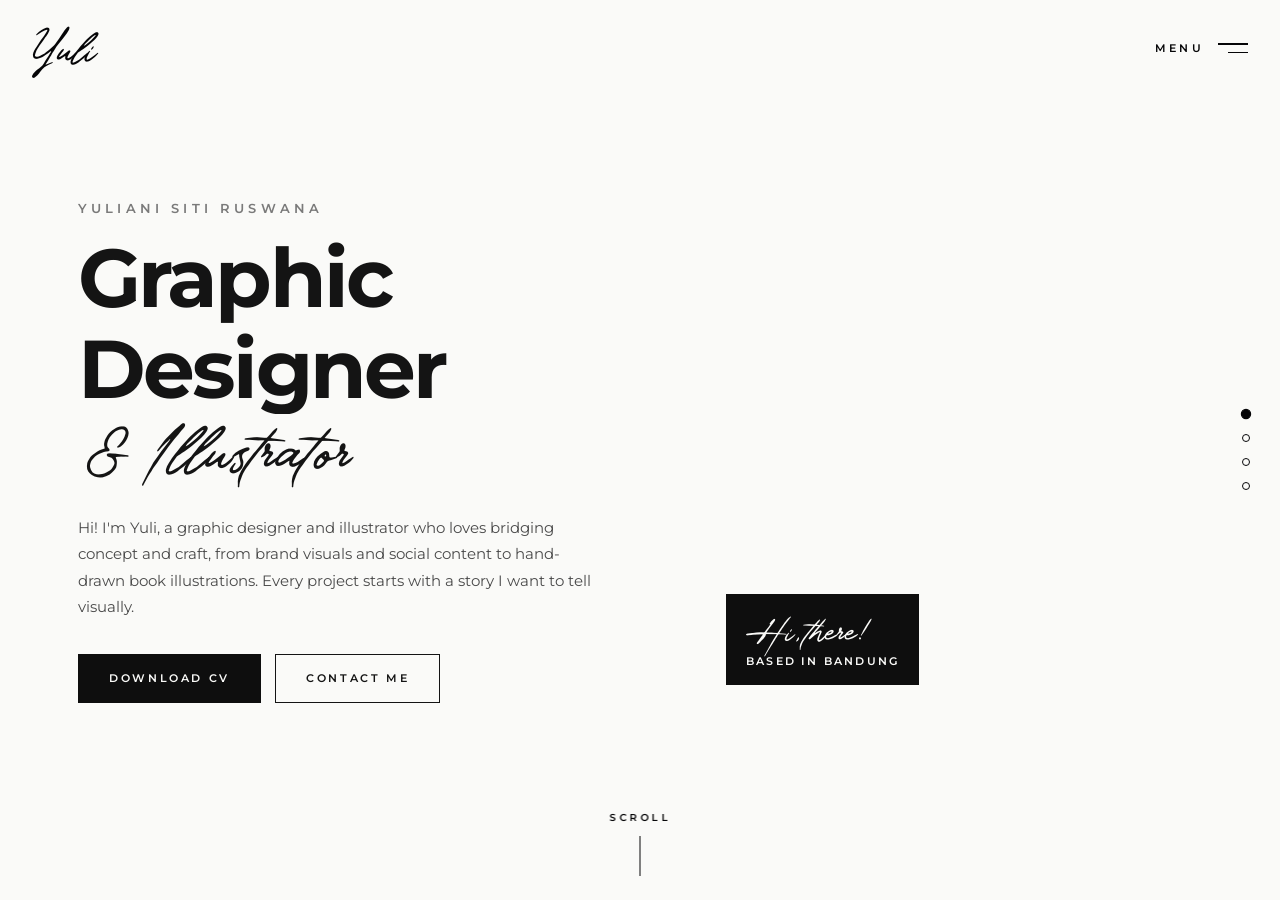
==== index.html @ 5644ead3 "Add files via upload" ====
<!doctype html>
<html lang="en">
<head>
<meta charset="utf-8">
<meta name="viewport" content="width=device-width, initial-scale=1">
<title>Yuliani Siti Ruswana | Portfolio</title>
<meta name="description" content="Portfolio of Yuliani Siti Ruswana, a graphic designer and illustrator based in Bandung, Indonesia.">
<link rel="stylesheet" href="assets/style.css">
</head>
<body data-page="home" class="home">
<div class="curtain" id="curtain"><span>Yuli</span></div>
<main id="app"></main>
<script src="assets/data.js"></script>
<script src="assets/main.js"></script>
</body>
</html>
---- assets/style.css ----
/* ================= FONT (disimpan di assets/fonts) ================= */
@font-face{font-family:'Handflair';src:url('fonts/Handflair.woff2') format('woff2');font-display:swap}
@font-face{font-family:'Montserrat';src:url('fonts/Montserrat-Light.woff2') format('woff2');font-weight:300;font-style:normal;font-display:swap}
@font-face{font-family:'Montserrat';src:url('fonts/Montserrat-Regular.woff2') format('woff2');font-weight:400;font-style:normal;font-display:swap}
@font-face{font-family:'Montserrat';src:url('fonts/Montserrat-Medium.woff2') format('woff2');font-weight:500;font-style:normal;font-display:swap}
@font-face{font-family:'Montserrat';src:url('fonts/Montserrat-SemiBold.woff2') format('woff2');font-weight:600;font-style:normal;font-display:swap}
@font-face{font-family:'Montserrat';src:url('fonts/Montserrat-Bold.woff2') format('woff2');font-weight:700;font-style:normal;font-display:swap}

:root{
  --black:#0E0E0E; --ink:#141414; --white:#FAFAF8; --paper:#FFFFFF;
  --gray:#7A7A7A; --gray-2:#B5B5B5; --line:#E4E4E1; --line-d:#2A2A2A;
  --script:'Handflair',cursive;
  --sans:'Montserrat',sans-serif;
  --ease:cubic-bezier(.22,.8,.24,1);
}
*{box-sizing:border-box;margin:0;padding:0}
html{scroll-behavior:smooth}
body{background:var(--white);color:var(--ink);font-family:var(--sans);font-weight:400;font-size:15px;line-height:1.75;-webkit-font-smoothing:antialiased;overflow-x:hidden}
img{display:block;max-width:100%}
a{color:inherit;text-decoration:none}
.wrap{max-width:1180px;margin:0 auto;padding:0 28px}
.script{font-family:var(--script);font-weight:400;letter-spacing:0;text-transform:none}
.eyebrow{font-size:11px;font-weight:600;letter-spacing:.32em;text-transform:uppercase;color:var(--gray)}
h1,h2,h3,h4{font-weight:700;line-height:1.1;letter-spacing:-.01em}
.note{background:#FFF1B8;color:#6B5200;font-style:normal;font-size:12px;padding:1px 6px;border-radius:3px;letter-spacing:0;text-transform:none;font-weight:500}

/* ============ PAGE CURTAIN (animasi pindah halaman) ============ */
.curtain{position:fixed;inset:0;background:var(--black);z-index:100;display:flex;align-items:center;justify-content:center;transform:translateY(0);transition:transform .8s var(--ease)}
.curtain span{font-family:var(--script);color:var(--white);font-size:110px;opacity:0;transform:translateY(20px);transition:.6s var(--ease)}
.curtain.show span{opacity:1;transform:none}
.curtain.up{transform:translateY(-100%)}
.curtain.down{transform:translateY(0);transition:transform .6s var(--ease)}
.curtain.reset{transform:translateY(100%);transition:none}

/* ============ HEADER & MENU ============ */
.top{position:fixed;top:0;left:0;right:0;z-index:50;display:flex;justify-content:space-between;align-items:center;padding:22px 32px;mix-blend-mode:difference;color:#fff;pointer-events:none}
.top>*{pointer-events:auto}
.logo{font-family:var(--script);font-size:52px;line-height:1}
.burger{display:flex;align-items:center;gap:14px;font-size:11px;font-weight:600;letter-spacing:.3em;text-transform:uppercase;cursor:pointer;background:none;border:0;color:inherit;font-family:var(--sans)}
.burger i{display:block;width:30px;height:10px;position:relative}
.burger i::before,.burger i::after{content:"";position:absolute;left:0;right:0;height:1.5px;background:currentColor;transition:.4s var(--ease)}
.burger i::before{top:0}.burger i::after{bottom:0;left:10px}
.burger:hover i::after{left:0}

.menu{position:fixed;inset:0;z-index:60;background:var(--black);color:var(--white);display:grid;grid-template-columns:1.2fr 1fr;clip-path:circle(0% at calc(100% - 60px) 40px);transition:clip-path .9s var(--ease);visibility:hidden}
.menu.open{clip-path:circle(150% at calc(100% - 60px) 40px);visibility:visible}
.menu .close{position:absolute;top:26px;right:32px;font-size:11px;font-weight:600;letter-spacing:.3em;text-transform:uppercase;background:none;border:0;color:var(--white);cursor:pointer;font-family:var(--sans)}
.menu nav{display:flex;flex-direction:column;justify-content:center;padding:0 8vw}
.menu nav a{font-size:clamp(44px,7vw,96px);font-weight:700;line-height:1.08;letter-spacing:-.03em;display:flex;align-items:baseline;gap:18px;opacity:0;transform:translateY(40px);transition:.6s var(--ease);color:var(--gray-2)}
.menu nav a small{font-size:12px;font-weight:500;letter-spacing:.2em;color:var(--gray)}
.menu nav a:hover,.menu nav a.active{color:var(--white)}
.menu nav a:hover .script-hover{opacity:1}
.menu.open nav a{opacity:1;transform:none}
.menu.open nav a:nth-child(1){transition-delay:.25s}.menu.open nav a:nth-child(2){transition-delay:.32s}
.menu.open nav a:nth-child(3){transition-delay:.39s}.menu.open nav a:nth-child(4){transition-delay:.46s}
.menu aside{border-left:1px solid var(--line-d);display:flex;flex-direction:column;justify-content:center;padding:0 6vw;gap:28px;opacity:0;transition:.6s .5s}
.menu.open aside{opacity:1}
.menu aside .script{font-size:80px;line-height:1}
.menu aside p{color:var(--gray-2);font-size:14px}
.menu aside .socials{display:flex;flex-wrap:wrap;gap:10px}

/* ============ BUTTONS & CHIPS ============ */
.btn{display:inline-flex;align-items:center;gap:10px;padding:14px 30px;border:1.5px solid currentColor;font-size:11px;font-weight:600;letter-spacing:.24em;text-transform:uppercase;position:relative;overflow:hidden;z-index:0;transition:color .45s var(--ease)}
.btn{--fill:var(--black);--fill-text:var(--white)}
.dark .btn,.btn.on-dark{--fill:var(--white);--fill-text:var(--black)}
.btn::before{content:"";position:absolute;inset:0;background:var(--fill);transform:translateY(101%);transition:transform .45s var(--ease);z-index:-1}
.btn:hover::before{transform:none}
.btn:hover{color:var(--fill-text)}
.btn.solid{background:var(--black);color:var(--white);border-color:var(--black);--fill:var(--white);--fill-text:var(--black)}
.chip{display:inline-block;font-size:11px;font-weight:500;letter-spacing:.06em;padding:5px 12px;border:1px solid var(--line);border-radius:30px;color:var(--gray)}
.dark .chip{border-color:var(--line-d);color:var(--gray-2)}
.pill{display:inline-flex;padding:9px 18px;border:1px solid var(--line-d);border-radius:40px;font-size:12px;letter-spacing:.04em;transition:.3s}
.pill:hover{background:var(--white);color:var(--black)}

/* ============ PLACEHOLDER FOTO ============ */
.ph{width:100%;height:100%;min-height:160px;display:flex;align-items:center;justify-content:center;text-align:center;padding:16px;font-size:10px;font-weight:600;letter-spacing:.24em;text-transform:uppercase;color:#8C8C8C;
  background:repeating-linear-gradient(-45deg,#EFEFEC 0 14px,#E8E8E5 14px 28px)}
.dark .ph,.ph.dark-ph{background:repeating-linear-gradient(-45deg,#1C1C1C 0 14px,#222 14px 28px);color:#5E5E5E}
.media{overflow:hidden;position:relative}
.media img{width:100%;height:100%;object-fit:cover;transition:transform 1.1s var(--ease)}
.media:hover img{transform:scale(1.05)}

/* ============ REVEAL ANIMATION ============ */
.reveal{opacity:0;transform:translateY(46px);transition:opacity 1s var(--ease),transform 1s var(--ease)}
.reveal.in{opacity:1;transform:none}
.reveal-img{clip-path:inset(0 0 100% 0);transition:clip-path 1.3s var(--ease)}
.reveal-img.in{clip-path:inset(0 0 0 0)}
.line-mask{display:block;overflow:hidden}
.line-mask>span{display:block;transform:translateY(105%);transition:transform 1.1s var(--ease)}
.in .line-mask>span,.line-mask.in>span{transform:none}

/* ============ HOME (fullpage) ============ */
body.home{height:100vh;overflow:hidden}
.snap{height:100vh;overflow-y:auto;scroll-snap-type:y mandatory;scroll-behavior:smooth}
.panel{height:100vh;min-height:560px;scroll-snap-align:start;position:relative;display:flex;align-items:center;overflow:hidden}
.panel.dark{background:var(--black);color:var(--white)}
.panel .bg{position:absolute;inset:0;z-index:0}
.panel .bg .ph{min-height:100%}
.panel .bg::after{content:"";position:absolute;inset:0;background:linear-gradient(90deg,rgba(10,10,10,.92) 0%,rgba(10,10,10,.55) 60%,rgba(10,10,10,.35) 100%)}
.panel .bg img{width:100%;height:100%;object-fit:cover;filter:grayscale(1);transform:scale(1.08);transition:transform 2.4s var(--ease)}
.panel.active .bg img{transform:scale(1)}
.panel .content{position:relative;z-index:2;width:100%}

.hero-grid{display:grid;grid-template-columns:1.15fr .85fr;gap:60px;align-items:center}
.hero .name{font-size:13px;font-weight:600;letter-spacing:.32em;text-transform:uppercase;color:var(--gray)}
.hero h1{font-size:clamp(46px,6.4vw,92px);letter-spacing:-.035em;margin:14px 0 6px}
.hero h1 .script{display:block;font-size:.95em;font-weight:400;letter-spacing:0;margin:-.08em 0 0 .06em;line-height:1.1}
.hero p{max-width:520px;color:#4A4A4A;margin:22px 0 34px}
.hero .actions{display:flex;flex-wrap:wrap;gap:14px}
.hero .portrait{aspect-ratio:4/5;max-height:72vh;justify-self:end;width:100%;max-width:440px;position:relative}
.hero .portrait .media{width:100%;height:100%;border-radius:220px 220px 0 0}
.hero .portrait img{filter:grayscale(1)}
.hero .portrait .tag{position:absolute;left:-36px;bottom:40px;background:var(--black);color:var(--white);padding:14px 20px;font-size:11px;letter-spacing:.2em;text-transform:uppercase;font-weight:600}
.hero .portrait .tag .script{display:block;font-size:30px;letter-spacing:0;text-transform:none;font-weight:400;line-height:1.1;font-size:40px}

.teaser h2{font-size:clamp(48px,7vw,104px);letter-spacing:-.04em}
.teaser h2 .script{font-weight:400;letter-spacing:0;font-size:1.3em}
.teaser p{max-width:440px;color:var(--gray-2);margin:18px 0 34px;font-size:16px}
.teaser .count{position:absolute;right:32px;bottom:40px;font-size:11px;letter-spacing:.3em;color:var(--gray-2);font-weight:600;z-index:2}

.contact-panel{text-align:center}
.contact-panel h2{font-size:clamp(46px,7vw,100px);letter-spacing:-.04em}
.contact-panel h2 .script{font-weight:400;letter-spacing:0;font-size:1.3em}
.contact-panel p{color:var(--gray-2);margin:12px auto 36px;max-width:460px}
.contact-panel .mail{font-size:clamp(18px,2.4vw,30px);font-weight:600;border-bottom:1.5px solid var(--white);padding-bottom:4px}
.contact-panel .socials{display:flex;flex-wrap:wrap;gap:12px;justify-content:center;margin-top:40px}
.contact-panel footer{position:absolute;bottom:26px;left:0;right:0;font-size:11px;letter-spacing:.2em;color:var(--gray)}

.dots{position:fixed;right:30px;top:50%;transform:translateY(-50%);z-index:40;display:flex;flex-direction:column;gap:16px;mix-blend-mode:difference}
.dots button{width:8px;height:8px;border-radius:50%;border:1.5px solid #fff;background:transparent;cursor:pointer;transition:.3s}
.dots button.on{background:#fff;transform:scale(1.3)}
.scroll-hint{position:fixed;left:50%;bottom:24px;transform:translateX(-50%);z-index:40;mix-blend-mode:difference;color:#fff;font-size:10px;letter-spacing:.35em;text-transform:uppercase;font-weight:600;display:flex;flex-direction:column;align-items:center;gap:10px;transition:opacity .4s}
.scroll-hint::after{content:"";width:1px;height:40px;background:#fff;animation:drip 1.8s infinite var(--ease);transform-origin:top}
@keyframes drip{0%{transform:scaleY(0)}50%{transform:scaleY(1);transform-origin:top}51%{transform-origin:bottom}100%{transform:scaleY(0);transform-origin:bottom}}

/* ============ PAGE HERO (About / Projects) ============ */
.page-hero{height:100vh;min-height:560px;position:relative;display:flex;align-items:flex-end;padding-bottom:110px;background:var(--black);color:var(--white);overflow:hidden}
.page-hero .bg{position:absolute;inset:0}
.page-hero .bg::after{content:"";position:absolute;inset:0;background:linear-gradient(0deg,rgba(10,10,10,.95),rgba(10,10,10,.35))}
.panel .bg .media,.page-hero .bg .media{height:100%}
.page-hero .bg .ph{min-height:100%;align-items:flex-start;padding-top:110px}
.panel .bg .ph{align-items:flex-start;justify-content:flex-end;padding:100px 80px 0 0}
.page-hero .bg img{width:100%;height:100%;object-fit:cover;filter:grayscale(1)}
.page-hero .content{position:relative;z-index:2;width:100%}
.page-hero h1{font-size:clamp(56px,9vw,140px);letter-spacing:-.045em}
.page-hero h1 .script{font-weight:400;letter-spacing:0;font-size:1.3em}
.page-hero p{color:var(--gray-2);max-width:460px;margin-top:10px}
.page-hero .scroll-hint{position:absolute}

/* ============ SECTIONS ============ */
.sec{padding:130px 0}
.sec.dark{background:var(--black);color:var(--white)}
.sec-title{margin-bottom:64px}
.sec-title h2{font-size:clamp(40px,5.4vw,76px);letter-spacing:-.035em}
.sec-title h2 .script{font-weight:400;letter-spacing:0;font-size:1.3em}
.sec-title p{color:var(--gray);max-width:520px;margin-top:12px}
.sec.dark .sec-title p{color:var(--gray-2)}

/* Who am I */
.who{display:grid;grid-template-columns:1fr 1fr;gap:72px;align-items:center}
.who .stack{position:relative;height:560px}
.who .stack .media{position:absolute;box-shadow:0 30px 60px rgba(0,0,0,.12)}
.who .stack .media img{filter:grayscale(1)}
.who .stack .m1{width:58%;height:70%;left:0;top:0}
.who .stack .m2{width:50%;height:56%;right:0;top:18%;z-index:2}
.who .stack .m3{width:44%;height:40%;left:14%;bottom:0;z-index:3}
.who h3{font-size:30px;margin-bottom:6px}
.who .script-sub{font-family:var(--script);font-size:48px;color:var(--gray);line-height:1;margin-bottom:22px}
.who p{color:#3E3E3E;margin-bottom:16px}

/* Skills */
.skill-tabs{display:grid;grid-template-columns:repeat(4,1fr);border-top:1px solid var(--line-d)}
.skill-tab{padding:30px 26px 30px 0;cursor:pointer;border-bottom:1px solid var(--line-d);position:relative;background:none;border-left:0;border-right:0;border-top:0;color:inherit;text-align:left;font-family:var(--sans)}
.skill-tab::after{content:"";position:absolute;left:0;bottom:-1px;height:2px;width:0;background:var(--white);transition:width .6s var(--ease)}
.skill-tab.on::after{width:100%}
.skill-tab .num{font-size:11px;letter-spacing:.24em;color:var(--gray);font-weight:600}
.skill-tab h3{font-size:20px;margin:10px 0 4px;color:var(--gray-2);transition:.3s}
.skill-tab.on h3,.skill-tab:hover h3{color:var(--white)}
.skill-tab p{font-size:13px;color:var(--gray)}
.skill-items{display:flex;flex-wrap:wrap;gap:12px;padding:40px 0 10px;min-height:120px}
.skill-items span{padding:12px 22px;border:1px solid var(--line-d);border-radius:40px;font-size:14px;opacity:0;transform:translateY(16px);animation:pop .6s var(--ease) forwards}
@keyframes pop{to{opacity:1;transform:none}}
.marquee{overflow:hidden;border-top:1px solid var(--line-d);border-bottom:1px solid var(--line-d);margin-top:70px;padding:26px 0}
.marquee .track{display:flex;gap:56px;width:max-content;animation:slide 32s linear infinite}
.marquee .track span{font-size:clamp(26px,3.4vw,46px);font-weight:700;letter-spacing:-.02em;white-space:nowrap;color:var(--gray-2);display:flex;align-items:center;gap:56px}
.marquee .track span::after{content:"✦";font-size:.5em;color:var(--gray)}
.marquee:hover .track{animation-play-state:paused}
@keyframes slide{to{transform:translateX(-50%)}}

/* Experience */
.exp{border-top:1px solid var(--line)}
.exp-item{display:grid;grid-template-columns:260px 1fr;gap:48px;padding:46px 0;border-bottom:1px solid var(--line)}
.exp-item .info{display:grid;grid-template-columns:1fr 1fr;gap:18px 12px;align-content:start}
.exp-item .info div b{display:block;font-size:14px;font-weight:600}
.exp-item .info div small{font-size:10px;letter-spacing:.24em;text-transform:uppercase;color:var(--gray);font-weight:600}
.exp-item h3{font-size:28px;letter-spacing:-.02em}
.exp-item h4{font-size:14px;font-weight:500;color:var(--gray);margin:6px 0 16px}
.exp-item h4 span{margin:0 8px}
.exp-item p{color:#3E3E3E;max-width:700px;margin-bottom:18px}
.exp-item .chips{display:flex;flex-wrap:wrap;gap:8px}
.exp-item.hidden{display:none}
.more-btn{margin-top:40px}

.vol{display:grid;grid-template-columns:repeat(auto-fill,minmax(300px,1fr));padding:1px 0 0 1px}
.vol-item{background:var(--black);padding:34px 30px;transition:background .4s;border:1px solid var(--line-d);margin:-1px 0 0 -1px}
.vol-item:hover{background:#181818}
.vol-item .date{font-size:10px;letter-spacing:.24em;text-transform:uppercase;color:var(--gray);font-weight:600}
.vol-item h3{font-size:19px;margin:12px 0 4px}
.vol-item h4{font-size:13px;font-weight:500;color:var(--gray-2);margin-bottom:14px;font-style:italic}
.vol-item p{font-size:14px;color:var(--gray-2)}

/* Education */
.edu{display:grid;grid-template-columns:1fr 1fr;gap:72px}
.edu .years{font-size:12px;letter-spacing:.3em;font-weight:600;color:var(--gray)}
.edu h3{font-size:clamp(30px,3.4vw,46px);letter-spacing:-.03em;margin:12px 0 8px}
.edu h4{font-size:15px;font-weight:500;color:var(--gray);margin-bottom:28px}
.edu .photos{display:grid;grid-template-columns:1fr 1fr;grid-template-rows:200px 200px;gap:12px;margin-top:36px}
.edu .photos .media:first-child{grid-row:span 2}
.edu .photos img{filter:grayscale(1)}
.edu p{color:#3E3E3E;margin-bottom:16px}
.edu .gpa{display:inline-block;margin-top:10px;padding:12px 22px;background:var(--black);color:var(--white);font-size:12px;letter-spacing:.2em;font-weight:600;text-transform:uppercase}

/* Achievements */
.ach-year{display:grid;grid-template-columns:160px 1fr;gap:32px;border-top:1px solid var(--line);padding:34px 0}
.ach-year>h3{font-size:44px;letter-spacing:-.03em;color:var(--gray-2)}
.ach-list{display:grid;gap:22px}
.ach{display:flex;justify-content:space-between;gap:24px}
.ach h4{font-size:19px}
.ach p{font-size:14px;color:var(--gray)}
.ach .d{font-size:11px;letter-spacing:.2em;color:var(--gray);font-weight:600;white-space:nowrap}

/* Quote / CTA */
.quote{text-align:center;padding:150px 0}
.quote blockquote{font-family:var(--script);font-size:clamp(46px,6.4vw,96px);line-height:1.15;max-width:1000px;margin:0 auto 46px}

/* ============ PROJECTS PAGE ============ */
.highlight{display:grid;grid-template-columns:1.25fr 1fr;gap:64px;align-items:center}
.highlight .imgs{display:grid;grid-template-columns:2fr 1fr;grid-template-rows:240px 240px;gap:12px}
.highlight .imgs .media:first-child{grid-row:span 2}
.highlight h3{font-size:clamp(34px,4vw,56px);letter-spacing:-.03em;margin:10px 0 18px}
.highlight p{color:#3E3E3E;margin-bottom:22px}
.highlight .chips{display:flex;flex-wrap:wrap;gap:8px;margin-bottom:30px}

.filters{display:flex;flex-wrap:wrap;gap:10px;margin-bottom:46px}
.filters button{font-family:var(--sans);padding:11px 22px;border:1px solid var(--line);background:none;border-radius:40px;font-size:12px;font-weight:500;letter-spacing:.06em;cursor:pointer;transition:.3s;color:var(--ink)}
.filters button:hover{border-color:var(--ink)}
.filters button.on{background:var(--black);color:var(--white);border-color:var(--black)}

.grid{display:grid;grid-template-columns:repeat(3,1fr);gap:46px 28px}
.card{display:block;transition:opacity .4s,transform .5s var(--ease)}
.card.out{display:none}
.card .media{aspect-ratio:4/3;margin-bottom:18px}
.card .media .ph{min-height:100%}
.card .meta{display:flex;justify-content:space-between;font-size:10px;letter-spacing:.24em;text-transform:uppercase;color:var(--gray);font-weight:600}
.card h3{font-size:22px;margin:8px 0 8px;letter-spacing:-.02em;display:flex;justify-content:space-between;gap:10px}
.card h3 .arrow{transition:transform .4s var(--ease)}
.card:hover h3 .arrow{transform:translate(4px,-4px)}
.card p{font-size:14px;color:var(--gray);margin-bottom:14px}
.card .chips{display:flex;flex-wrap:wrap;gap:6px}

/* ============ PROJECT DETAIL ============ */
.pd-hero{padding:170px 0 70px}
.pd-hero .back{font-size:11px;letter-spacing:.24em;text-transform:uppercase;font-weight:600;color:var(--gray);display:inline-flex;gap:10px;margin-bottom:40px}
.pd-hero .back:hover{color:var(--ink)}
.pd-hero h1{font-size:clamp(48px,8vw,120px);letter-spacing:-.045em}
.pd-hero .sub{display:flex;flex-wrap:wrap;gap:10px;margin-top:28px}
.pd-hero .intro{max-width:760px;color:#3E3E3E;font-size:17px;margin-top:34px}
.pd-cover{aspect-ratio:16/8}
.pd-cover .ph{min-height:100%}
.pd-cols{display:grid;grid-template-columns:1fr 1fr;gap:72px}
.pd-cols h2,.pd-kv h2{font-family:var(--script);font-weight:400;font-size:72px;letter-spacing:0;margin-bottom:22px;line-height:1}
.pd-cols ol{list-style:none;counter-reset:n}
.pd-cols li{counter-increment:n;padding:20px 0 20px 54px;border-top:1px solid var(--line);position:relative;color:#3E3E3E}
.pd-cols li::before{content:"0" counter(n);position:absolute;left:0;top:21px;font-size:12px;font-weight:700;letter-spacing:.14em;color:var(--ink)}
.pd-kv{display:grid;grid-template-columns:1fr 1.4fr;gap:72px;align-items:start}
.pd-kv p{color:var(--gray-2);font-size:17px}
.pd-tools{display:flex;flex-wrap:wrap;gap:10px;margin-top:30px}
.pd-gallery{display:grid;grid-template-columns:repeat(2,1fr);gap:16px}
.pd-gallery .media{aspect-ratio:4/3}
.pd-gallery .media:nth-child(3n+1){grid-column:span 2;aspect-ratio:16/8}
.pd-gallery .ph{min-height:100%}
.pd-next{display:grid;grid-template-columns:1fr 1fr;border-top:1px solid var(--line)}
.pd-next a{padding:60px 0;display:block}
.pd-next a:last-child{text-align:right;border-left:1px solid var(--line);padding-left:30px}
.pd-next small{font-size:10px;letter-spacing:.28em;text-transform:uppercase;font-weight:600;color:var(--gray)}
.pd-next h3{font-size:clamp(26px,3.6vw,48px);letter-spacing:-.03em;margin-top:8px;transition:.4s var(--ease)}
.pd-next a:hover h3{transform:translateX(6px)}
.pd-next a:first-child:hover h3{transform:translateX(-6px)}

/* footer biasa */
.foot{background:var(--black);color:var(--gray-2);padding:100px 0 40px}
.foot .big{font-size:clamp(40px,6vw,88px);font-weight:700;letter-spacing:-.04em;color:var(--white);line-height:1}
.foot .big .script{font-weight:400;letter-spacing:0;font-size:1.3em}
.foot .row{display:flex;flex-wrap:wrap;justify-content:space-between;gap:30px;margin-top:50px;align-items:flex-end}
.foot .socials{display:flex;flex-wrap:wrap;gap:10px}
.foot .copy{margin-top:70px;font-size:11px;letter-spacing:.2em;color:var(--gray);display:flex;justify-content:space-between;flex-wrap:wrap;gap:10px}

/* ============ RESPONSIVE ============ */
@media (max-width:960px){
  .hero-grid,.who,.edu,.highlight,.pd-cols,.pd-kv{grid-template-columns:1fr;gap:44px}
  .hero .portrait{justify-self:start;max-width:320px;max-height:46vh}
  .hero .portrait .tag{left:auto;right:-10px}
  .skill-tabs{grid-template-columns:1fr 1fr}
  .grid{grid-template-columns:1fr 1fr}
  .exp-item{grid-template-columns:1fr;gap:22px}
  .menu{grid-template-columns:1fr}
  .menu aside{display:none}
  .who .stack{height:440px}
}
@media (max-width:640px){
  .wrap{padding:0 20px}
  .top{padding:18px 20px}
  .sec{padding:90px 0}
  .grid{grid-template-columns:1fr}
  .hero-grid{gap:28px}
  .hero .portrait{display:none}
  .dots{display:none}
  .skill-tab{padding-right:12px}
  .ach-year{grid-template-columns:1fr;gap:10px}
  .ach{flex-direction:column;gap:2px}
  .pd-gallery{grid-template-columns:1fr}
  .pd-gallery .media:nth-child(3n+1){grid-column:auto;aspect-ratio:4/3}
  .pd-next{grid-template-columns:1fr}
  .pd-next a:last-child{border-left:0;border-top:1px solid var(--line);padding-left:0}
  .highlight .imgs{grid-template-rows:160px 160px}
  .edu .photos{grid-template-rows:140px 140px}
}
@media (prefers-reduced-motion:reduce){
  *{animation:none!important;transition:none!important}
  .reveal,.reveal-img,.line-mask>span{opacity:1;transform:none;clip-path:none}
}
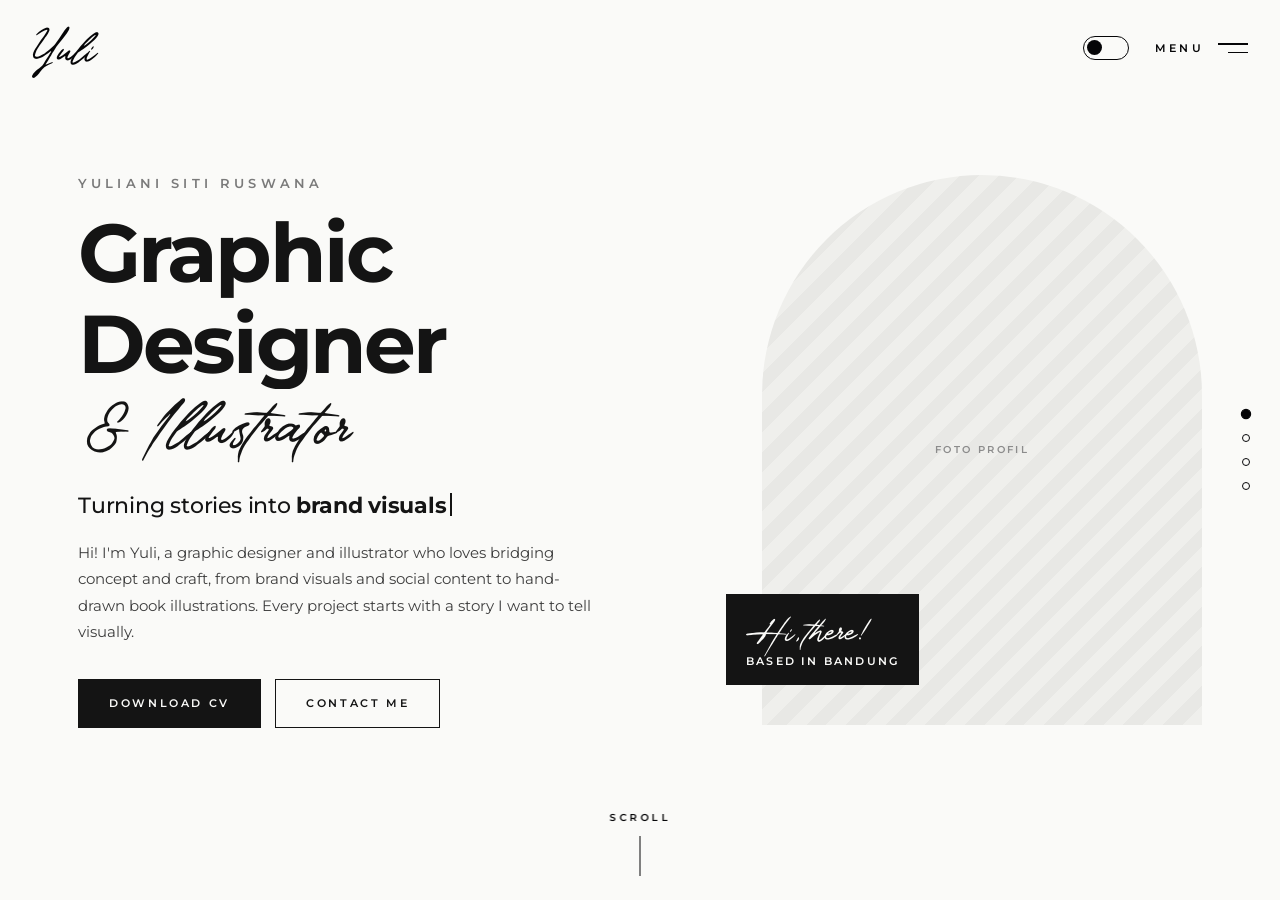
==== commit 5c3d9f7a: "Add files via upload" ====
--- a/index.html
+++ b/index.html
@@ -5,6 +5,7 @@
 <meta name="viewport" content="width=device-width, initial-scale=1">
 <title>Yuliani Siti Ruswana | Portfolio</title>
 <meta name="description" content="Portfolio of Yuliani Siti Ruswana, a graphic designer and illustrator based in Bandung, Indonesia.">
+<script>try{var t=localStorage.getItem("yuli-theme");if(!t&&matchMedia("(prefers-color-scheme: dark)").matches)t="dark";if(t)document.documentElement.dataset.theme=t}catch(e){}</script>
 <link rel="stylesheet" href="assets/style.css">
 </head>
 <body data-page="home" class="home">
--- a/assets/style.css
+++ b/assets/style.css
@@ -8,6 +8,7 @@
 
 :root{
   --black:#0E0E0E; --ink:#141414; --white:#FAFAF8; --paper:#FFFFFF;
+  --bg:#FAFAF8; --fg:#141414; --body:#3E3E3E; --card:#FFFFFF; --media-bg:#F1F1EE; --ph-a:#EFEFEC; --ph-b:#E8E8E5; --ph-text:#8C8C8C;
   --gray:#7A7A7A; --gray-2:#B5B5B5; --line:#E4E4E1; --line-d:#2A2A2A;
   --script:'Handflair',cursive;
   --sans:'Montserrat',sans-serif;
@@ -15,7 +16,7 @@
 }
 *{box-sizing:border-box;margin:0;padding:0}
 html{scroll-behavior:smooth}
-body{background:var(--white);color:var(--ink);font-family:var(--sans);font-weight:400;font-size:15px;line-height:1.75;-webkit-font-smoothing:antialiased;overflow-x:hidden}
+body{background:var(--bg);color:var(--fg);transition:background .5s,color .5s;font-family:var(--sans);font-weight:400;font-size:15px;line-height:1.75;-webkit-font-smoothing:antialiased;overflow-x:hidden}
 img{display:block;max-width:100%}
 a{color:inherit;text-decoration:none}
 .wrap{max-width:1180px;margin:0 auto;padding:0 28px}
@@ -61,20 +62,21 @@
 
 /* ============ BUTTONS & CHIPS ============ */
 .btn{display:inline-flex;align-items:center;gap:10px;padding:14px 30px;border:1.5px solid currentColor;font-size:11px;font-weight:600;letter-spacing:.24em;text-transform:uppercase;position:relative;overflow:hidden;z-index:0;transition:color .45s var(--ease)}
-.btn{--fill:var(--black);--fill-text:var(--white)}
+.btn{--fill:var(--fg);--fill-text:var(--bg)}
 .dark .btn,.btn.on-dark{--fill:var(--white);--fill-text:var(--black)}
 .btn::before{content:"";position:absolute;inset:0;background:var(--fill);transform:translateY(101%);transition:transform .45s var(--ease);z-index:-1}
 .btn:hover::before{transform:none}
 .btn:hover{color:var(--fill-text)}
-.btn.solid{background:var(--black);color:var(--white);border-color:var(--black);--fill:var(--white);--fill-text:var(--black)}
+.btn.solid{background:var(--fg);color:var(--bg);border-color:var(--fg);--fill:var(--bg);--fill-text:var(--fg)}
+.btn.solid-dark{background:var(--white);color:var(--black);border-color:var(--white);--fill:var(--black);--fill-text:var(--white)}
 .chip{display:inline-block;font-size:11px;font-weight:500;letter-spacing:.06em;padding:5px 12px;border:1px solid var(--line);border-radius:30px;color:var(--gray)}
 .dark .chip{border-color:var(--line-d);color:var(--gray-2)}
 .pill{display:inline-flex;padding:9px 18px;border:1px solid var(--line-d);border-radius:40px;font-size:12px;letter-spacing:.04em;transition:.3s}
 .pill:hover{background:var(--white);color:var(--black)}
 
 /* ============ PLACEHOLDER FOTO ============ */
-.ph{width:100%;height:100%;min-height:160px;display:flex;align-items:center;justify-content:center;text-align:center;padding:16px;font-size:10px;font-weight:600;letter-spacing:.24em;text-transform:uppercase;color:#8C8C8C;
-  background:repeating-linear-gradient(-45deg,#EFEFEC 0 14px,#E8E8E5 14px 28px)}
+.ph{width:100%;height:100%;min-height:160px;display:flex;align-items:center;justify-content:center;text-align:center;padding:16px;font-size:10px;font-weight:600;letter-spacing:.24em;text-transform:uppercase;color:var(--ph-text);
+  background:repeating-linear-gradient(-45deg,var(--ph-a) 0 14px,var(--ph-b) 14px 28px)}
 .dark .ph,.ph.dark-ph{background:repeating-linear-gradient(-45deg,#1C1C1C 0 14px,#222 14px 28px);color:#5E5E5E}
 .media{overflow:hidden;position:relative}
 .media img{width:100%;height:100%;object-fit:cover;transition:transform 1.1s var(--ease)}
@@ -83,16 +85,16 @@
 /* ============ REVEAL ANIMATION ============ */
 .reveal{opacity:0;transform:translateY(46px);transition:opacity 1s var(--ease),transform 1s var(--ease)}
 .reveal.in{opacity:1;transform:none}
-.reveal-img{clip-path:inset(0 0 100% 0);transition:clip-path 1.3s var(--ease)}
-.reveal-img.in{clip-path:inset(0 0 0 0)}
+.reveal-img{opacity:0;transform:translateY(50px) scale(.97);transition:opacity 1.1s var(--ease),transform 1.3s var(--ease)}
+.reveal-img.in{opacity:1;transform:none}
 .line-mask{display:block;overflow:hidden}
 .line-mask>span{display:block;transform:translateY(105%);transition:transform 1.1s var(--ease)}
 .in .line-mask>span,.line-mask.in>span{transform:none}
 
 /* ============ HOME (fullpage) ============ */
 body.home{height:100vh;overflow:hidden}
-.snap{height:100vh;overflow-y:auto;scroll-snap-type:y mandatory;scroll-behavior:smooth}
-.panel{height:100vh;min-height:560px;scroll-snap-align:start;position:relative;display:flex;align-items:center;overflow:hidden}
+.snap{height:100vh;overflow-y:auto;scroll-snap-type:y proximity;scroll-behavior:smooth}
+.panel{min-height:100vh;padding:110px 0;scroll-snap-align:start;position:relative;display:flex;align-items:center;overflow:hidden}
 .panel.dark{background:var(--black);color:var(--white)}
 .panel .bg{position:absolute;inset:0;z-index:0}
 .panel .bg .ph{min-height:100%}
@@ -105,12 +107,12 @@
 .hero .name{font-size:13px;font-weight:600;letter-spacing:.32em;text-transform:uppercase;color:var(--gray)}
 .hero h1{font-size:clamp(46px,6.4vw,92px);letter-spacing:-.035em;margin:14px 0 6px}
 .hero h1 .script{display:block;font-size:.95em;font-weight:400;letter-spacing:0;margin:-.08em 0 0 .06em;line-height:1.1}
-.hero p{max-width:520px;color:#4A4A4A;margin:22px 0 34px}
+.hero p{max-width:520px;color:var(--body);margin:22px 0 34px}
 .hero .actions{display:flex;flex-wrap:wrap;gap:14px}
 .hero .portrait{aspect-ratio:4/5;max-height:72vh;justify-self:end;width:100%;max-width:440px;position:relative}
 .hero .portrait .media{width:100%;height:100%;border-radius:220px 220px 0 0}
 .hero .portrait img{filter:grayscale(1)}
-.hero .portrait .tag{position:absolute;left:-36px;bottom:40px;background:var(--black);color:var(--white);padding:14px 20px;font-size:11px;letter-spacing:.2em;text-transform:uppercase;font-weight:600}
+.hero .portrait .tag{position:absolute;left:-36px;bottom:40px;background:var(--fg);color:var(--bg);padding:14px 20px;font-size:11px;letter-spacing:.2em;text-transform:uppercase;font-weight:600}
 .hero .portrait .tag .script{display:block;font-size:30px;letter-spacing:0;text-transform:none;font-weight:400;line-height:1.1;font-size:40px}
 
 .teaser h2{font-size:clamp(48px,7vw,104px);letter-spacing:-.04em}
@@ -166,11 +168,11 @@
 .who .stack .m3{width:44%;height:40%;left:14%;bottom:0;z-index:3}
 .who h3{font-size:30px;margin-bottom:6px}
 .who .script-sub{font-family:var(--script);font-size:48px;color:var(--gray);line-height:1;margin-bottom:22px}
-.who p{color:#3E3E3E;margin-bottom:16px}
+.who p{color:var(--body);margin-bottom:16px}
 
 /* Skills */
-.skill-tabs{display:grid;grid-template-columns:repeat(4,1fr);border-top:1px solid var(--line-d)}
-.skill-tab{padding:30px 26px 30px 0;cursor:pointer;border-bottom:1px solid var(--line-d);position:relative;background:none;border-left:0;border-right:0;border-top:0;color:inherit;text-align:left;font-family:var(--sans)}
+.skill-tabs{display:grid;grid-template-columns:repeat(3,1fr);border-top:1px solid var(--line-d)}
+.skill-tab{display:flex;flex-direction:column;justify-content:flex-start;padding:30px 26px 30px 0;cursor:pointer;border-bottom:1px solid var(--line-d);position:relative;background:none;border-left:0;border-right:0;border-top:0;color:inherit;text-align:left;font-family:var(--sans)}
 .skill-tab::after{content:"";position:absolute;left:0;bottom:-1px;height:2px;width:0;background:var(--white);transition:width .6s var(--ease)}
 .skill-tab.on::after{width:100%}
 .skill-tab .num{font-size:11px;letter-spacing:.24em;color:var(--gray);font-weight:600}
@@ -196,7 +198,7 @@
 .exp-item h3{font-size:28px;letter-spacing:-.02em}
 .exp-item h4{font-size:14px;font-weight:500;color:var(--gray);margin:6px 0 16px}
 .exp-item h4 span{margin:0 8px}
-.exp-item p{color:#3E3E3E;max-width:700px;margin-bottom:18px}
+.exp-item p{color:var(--body);max-width:700px;margin-bottom:18px}
 .exp-item .chips{display:flex;flex-wrap:wrap;gap:8px}
 .exp-item.hidden{display:none}
 .more-btn{margin-top:40px}
@@ -217,8 +219,8 @@
 .edu .photos{display:grid;grid-template-columns:1fr 1fr;grid-template-rows:200px 200px;gap:12px;margin-top:36px}
 .edu .photos .media:first-child{grid-row:span 2}
 .edu .photos img{filter:grayscale(1)}
-.edu p{color:#3E3E3E;margin-bottom:16px}
-.edu .gpa{display:inline-block;margin-top:10px;padding:12px 22px;background:var(--black);color:var(--white);font-size:12px;letter-spacing:.2em;font-weight:600;text-transform:uppercase}
+.edu p{color:var(--body);margin-bottom:16px}
+.edu .gpa{display:inline-block;margin-top:10px;padding:12px 22px;background:var(--fg);color:var(--bg);font-size:12px;letter-spacing:.2em;font-weight:600;text-transform:uppercase}
 
 /* Achievements */
 .ach-year{display:grid;grid-template-columns:160px 1fr;gap:32px;border-top:1px solid var(--line);padding:34px 0}
@@ -238,13 +240,13 @@
 .highlight .imgs{display:grid;grid-template-columns:2fr 1fr;grid-template-rows:240px 240px;gap:12px}
 .highlight .imgs .media:first-child{grid-row:span 2}
 .highlight h3{font-size:clamp(34px,4vw,56px);letter-spacing:-.03em;margin:10px 0 18px}
-.highlight p{color:#3E3E3E;margin-bottom:22px}
+.highlight p{color:var(--body);margin-bottom:22px}
 .highlight .chips{display:flex;flex-wrap:wrap;gap:8px;margin-bottom:30px}
 
 .filters{display:flex;flex-wrap:wrap;gap:10px;margin-bottom:46px}
-.filters button{font-family:var(--sans);padding:11px 22px;border:1px solid var(--line);background:none;border-radius:40px;font-size:12px;font-weight:500;letter-spacing:.06em;cursor:pointer;transition:.3s;color:var(--ink)}
-.filters button:hover{border-color:var(--ink)}
-.filters button.on{background:var(--black);color:var(--white);border-color:var(--black)}
+.filters button{font-family:var(--sans);padding:11px 22px;border:1px solid var(--line);background:none;border-radius:40px;font-size:12px;font-weight:500;letter-spacing:.06em;cursor:pointer;transition:.3s;color:var(--fg)}
+.filters button:hover{border-color:var(--fg)}
+.filters button.on{background:var(--fg);color:var(--bg);border-color:var(--fg)}
 
 .grid{display:grid;grid-template-columns:repeat(3,1fr);gap:46px 28px}
 .card{display:block;transition:opacity .4s,transform .5s var(--ease)}
@@ -261,17 +263,17 @@
 /* ============ PROJECT DETAIL ============ */
 .pd-hero{padding:170px 0 70px}
 .pd-hero .back{font-size:11px;letter-spacing:.24em;text-transform:uppercase;font-weight:600;color:var(--gray);display:inline-flex;gap:10px;margin-bottom:40px}
-.pd-hero .back:hover{color:var(--ink)}
+.pd-hero .back:hover{color:var(--fg)}
 .pd-hero h1{font-size:clamp(48px,8vw,120px);letter-spacing:-.045em}
 .pd-hero .sub{display:flex;flex-wrap:wrap;gap:10px;margin-top:28px}
-.pd-hero .intro{max-width:760px;color:#3E3E3E;font-size:17px;margin-top:34px}
+.pd-hero .intro{max-width:760px;color:var(--body);font-size:17px;margin-top:34px}
 .pd-cover{aspect-ratio:16/8}
 .pd-cover .ph{min-height:100%}
 .pd-cols{display:grid;grid-template-columns:1fr 1fr;gap:72px}
 .pd-cols h2,.pd-kv h2{font-family:var(--script);font-weight:400;font-size:72px;letter-spacing:0;margin-bottom:22px;line-height:1}
 .pd-cols ol{list-style:none;counter-reset:n}
-.pd-cols li{counter-increment:n;padding:20px 0 20px 54px;border-top:1px solid var(--line);position:relative;color:#3E3E3E}
-.pd-cols li::before{content:"0" counter(n);position:absolute;left:0;top:21px;font-size:12px;font-weight:700;letter-spacing:.14em;color:var(--ink)}
+.pd-cols li{counter-increment:n;padding:20px 0 20px 54px;border-top:1px solid var(--line);position:relative;color:var(--body)}
+.pd-cols li::before{content:"0" counter(n);position:absolute;left:0;top:21px;font-size:12px;font-weight:700;letter-spacing:.14em;color:var(--fg)}
 .pd-kv{display:grid;grid-template-columns:1fr 1.4fr;gap:72px;align-items:start}
 .pd-kv p{color:var(--gray-2);font-size:17px}
 .pd-tools{display:flex;flex-wrap:wrap;gap:10px;margin-top:30px}
@@ -300,7 +302,7 @@
   .hero-grid,.who,.edu,.highlight,.pd-cols,.pd-kv{grid-template-columns:1fr;gap:44px}
   .hero .portrait{justify-self:start;max-width:320px;max-height:46vh}
   .hero .portrait .tag{left:auto;right:-10px}
-  .skill-tabs{grid-template-columns:1fr 1fr}
+  .skill-tabs{grid-template-columns:1fr}
   .grid{grid-template-columns:1fr 1fr}
   .exp-item{grid-template-columns:1fr;gap:22px}
   .menu{grid-template-columns:1fr}
@@ -327,5 +329,137 @@
 }
 @media (prefers-reduced-motion:reduce){
   *{animation:none!important;transition:none!important}
-  .reveal,.reveal-img,.line-mask>span{opacity:1;transform:none;clip-path:none}
-}
+  .reveal,.reveal-img,.line-mask>span{opacity:1;transform:none}
+}
+
+/* ============ PROJECT SECTIONS (sub-kategori) ============ */
+.pd-section{padding:110px 0;border-top:1px solid var(--line)}
+.pd-sec-head{display:grid;grid-template-columns:90px 1fr;gap:20px;margin-bottom:46px;max-width:900px}
+.pd-sec-head .num{font-size:12px;font-weight:700;letter-spacing:.2em;padding-top:14px}
+.pd-sec-head h2{font-size:clamp(30px,3.6vw,48px);letter-spacing:-.03em;margin-bottom:14px}
+.pd-sec-head p{color:var(--body);font-size:16px}
+.pd-grid{display:grid;gap:18px}
+.pd-grid.grid-2{grid-template-columns:repeat(2,1fr)}
+.pd-grid.grid-3{grid-template-columns:repeat(3,1fr)}
+.pd-grid.stack{grid-template-columns:1fr}
+.pd-grid figure{margin:0}
+.pd-grid .media{background:var(--media-bg)}
+.pd-grid .media img{width:100%;height:auto;object-fit:contain}
+.pd-grid figcaption{font-size:11px;letter-spacing:.14em;text-transform:uppercase;color:var(--gray);font-weight:600;margin-top:10px}
+.zoomable{cursor:zoom-in}
+.lightbox{position:fixed;inset:0;z-index:90;background:rgba(10,10,10,.94);display:flex;flex-direction:column;align-items:center;justify-content:center;gap:16px;padding:40px;opacity:0;pointer-events:none;transition:opacity .35s}
+.lightbox.open{opacity:1;pointer-events:auto;cursor:zoom-out}
+.lightbox img{max-width:100%;max-height:84vh;object-fit:contain}
+.lightbox p{color:var(--gray-2);font-size:12px;letter-spacing:.16em;text-transform:uppercase}
+.lightbox button{position:absolute;top:22px;right:28px;background:none;border:0;color:#fff;font-size:22px;cursor:pointer}
+@media (max-width:860px){.pd-grid.grid-3{grid-template-columns:1fr 1fr}.pd-sec-head{grid-template-columns:1fr;gap:6px}}
+@media (max-width:520px){.pd-grid.grid-2,.pd-grid.grid-3{grid-template-columns:1fr}}
+.pd-grid{align-items:start}
+.skill-items{align-items:flex-start}.skill-items span{display:inline-flex;align-items:center;line-height:1.3;height:auto}
+.edu-prog{margin-top:34px;padding-top:26px;border-top:1px solid var(--line)}
+.edu-prog small{font-size:10px;letter-spacing:.24em;text-transform:uppercase;color:var(--gray);font-weight:600}
+.edu-prog h4{font-size:19px;margin:8px 0 2px;color:var(--fg)}
+.edu-prog b{display:block;font-size:13px;font-weight:500;color:var(--gray);margin-bottom:10px}
+.edu-prog p{margin:0}
+
+/* ============ DARK MODE ============ */
+html[data-theme="dark"]{
+  --black:#060606; --bg:#121212; --fg:#EEEEEA; --body:#BDBDB8; --card:#191919; --media-bg:#1A1A1A;
+  --line:#2A2A2A; --ph-a:#1C1C1C; --ph-b:#222; --ph-text:#5E5E5E; --gray:#8E8E8E;
+}
+html[data-theme="dark"] .who .stack .media{box-shadow:0 30px 60px rgba(0,0,0,.5)}
+.top-right{display:flex;align-items:center;gap:26px}
+.theme-toggle{width:46px;height:24px;border-radius:30px;border:1.5px solid currentColor;background:none;color:inherit;position:relative;cursor:pointer;padding:0}
+.theme-toggle .sun{position:absolute;top:3px;left:3px;width:15px;height:15px;border-radius:50%;background:currentColor;transition:transform .5s var(--ease),box-shadow .5s var(--ease),background .3s}
+html[data-theme="dark"] .theme-toggle .sun{transform:translateX(22px);background:transparent;box-shadow:inset -5px -3px 0 0 currentColor}
+
+/* ============ TYPING ============ */
+.typed{font-size:clamp(17px,1.7vw,22px);font-weight:500;letter-spacing:-.01em;margin-top:18px;color:var(--fg);min-height:1.6em}
+.typed #typed{font-weight:700}
+.typed .caret{display:inline-block;width:2px;height:1.05em;background:currentColor;margin-left:3px;vertical-align:-.15em;animation:blink 1s steps(1) infinite}
+@keyframes blink{50%{opacity:0}}
+.hero p{margin-top:16px}
+
+/* ============ HOME: ABOUT SNAPSHOT ============ */
+.snapshot .snap-grid{display:grid;grid-template-columns:1.25fr .75fr;gap:70px;align-items:center}
+.snapshot h2{font-size:clamp(40px,5vw,70px);letter-spacing:-.035em}
+.snapshot h2 .script{font-weight:400;letter-spacing:0;font-size:.95em;line-height:1.25}
+.snapshot .lead{color:var(--gray-2);font-size:16px;max-width:560px;margin:24px 0}
+.snapshot blockquote{font-family:var(--script);font-size:34px;line-height:1.25;border-left:1.5px solid var(--line-d);padding:6px 0 6px 22px;margin:0 0 34px;color:var(--white)}
+.snapshot .actions{display:flex;flex-wrap:wrap;gap:14px}
+.snap-photo{justify-self:center;width:100%;max-width:360px;aspect-ratio:1;border-radius:50%;overflow:hidden;outline:1px solid var(--line-d);outline-offset:14px}
+.snap-photo .media{width:100%;height:100%}
+.snap-photo .ph{min-height:100%}
+.snap-photo img{filter:grayscale(1)}
+.stats{display:grid;grid-template-columns:repeat(3,1fr);gap:18px;margin-top:80px}
+.stat{position:relative;display:grid;grid-template-columns:auto 1fr;grid-template-rows:auto auto auto;column-gap:18px;padding:28px;border:1px solid var(--line-d);transition:background .4s,border-color .4s}
+.stat:hover{background:#151515;border-color:#3A3A3A}
+.stat .ico{grid-row:span 3;width:52px;height:52px;border-radius:50%;border:1px solid var(--line-d);display:flex;align-items:center;justify-content:center;color:var(--gray-2)}
+.stat b{font-size:46px;font-weight:700;line-height:1;letter-spacing:-.03em;color:var(--white)}
+.stat small{font-size:10px;letter-spacing:.24em;text-transform:uppercase;font-weight:600;color:var(--gray-2);margin-top:12px}
+.stat em{font-style:normal;font-size:13px;color:var(--gray)}
+.stat .go{position:absolute;right:22px;top:22px;color:var(--gray);transition:transform .4s var(--ease)}
+.stat:hover .go{transform:translate(3px,-3px);color:var(--white)}
+
+/* ============ HOME: SHOWCASE ============ */
+.showcase{background:var(--bg)}
+.sc-head{text-align:center;max-width:640px;margin:0 auto 44px}
+.sc-head h2{font-size:clamp(40px,5.4vw,76px);letter-spacing:-.035em;margin-top:10px}
+.sc-head h2 .script{font-weight:400;letter-spacing:0;font-size:1.3em}
+.sc-head p{color:var(--gray);margin-top:10px}
+.sc-tabs{display:grid;grid-template-columns:repeat(3,1fr);border:1px solid var(--line);padding:6px;gap:6px;margin-bottom:40px}
+.sc-tabs button{display:flex;flex-direction:column;align-items:center;gap:8px;padding:18px 10px;border:0;background:none;color:var(--gray);font-family:var(--sans);font-size:12px;font-weight:600;letter-spacing:.2em;text-transform:uppercase;cursor:pointer;transition:background .4s var(--ease),color .4s}
+.sc-tabs button:hover{color:var(--fg)}
+.sc-tabs button.on{background:var(--fg);color:var(--bg)}
+.sc-pane{display:none}
+.sc-pane.on{display:block;animation:paneIn .6s var(--ease)}
+@keyframes paneIn{from{opacity:0;transform:translateY(18px)}to{opacity:1;transform:none}}
+.sc-grid{display:grid;grid-template-columns:repeat(3,1fr);gap:22px}
+.sc-card{display:flex;flex-direction:column;background:var(--card);border:1px solid var(--line);transition:transform .5s var(--ease),border-color .4s}
+a.sc-card:hover{transform:translateY(-6px);border-color:var(--fg)}
+.sc-card .media{aspect-ratio:4/3;background:var(--media-bg)}
+.sc-card.cert .media img{object-fit:contain;padding:14px}
+.sc-body{padding:22px 22px 24px;display:flex;flex-direction:column;flex:1}
+.sc-body .meta{font-size:10px;letter-spacing:.24em;text-transform:uppercase;font-weight:600;color:var(--gray)}
+.sc-body h3{font-size:19px;letter-spacing:-.02em;margin:8px 0}
+.sc-body p{font-size:13.5px;color:var(--gray);flex:1}
+.sc-body .more{display:inline-flex;align-items:center;gap:8px;margin-top:16px;font-size:11px;font-weight:600;letter-spacing:.2em;text-transform:uppercase}
+.cert-text{aspect-ratio:4/3;display:flex;align-items:center;justify-content:center;background:var(--fg);color:var(--bg)}
+.cert-text .script{font-size:64px}
+.sc-foot{text-align:center;margin-top:40px}
+.tool-grid{display:grid;grid-template-columns:repeat(4,1fr);gap:16px}
+.tool{display:flex;gap:16px;align-items:center;padding:22px;border:1px solid var(--line);background:var(--card);transition:border-color .4s,transform .5s var(--ease)}
+.tool:hover{border-color:var(--fg);transform:translateY(-4px)}
+.tool .mono{flex:none;width:50px;height:50px;display:flex;align-items:center;justify-content:center;background:var(--fg);color:var(--bg);font-weight:700;font-size:17px;letter-spacing:-.02em}
+.tool h3{font-size:15px}
+.tool p{font-size:12.5px;color:var(--gray);line-height:1.5;margin-top:3px}
+
+/* ============ HOME: CONTACT ============ */
+.contact-panel{text-align:left}
+.contact-grid{display:grid;grid-template-columns:1fr 1fr;gap:80px;align-items:center}
+.contact-panel p{margin:12px 0 30px}
+.contact-panel .socials{justify-content:flex-start;margin-top:34px}
+.cform{border:1px solid var(--line-d);padding:38px;display:grid;gap:22px}
+.cform label{display:grid;gap:8px}
+.cform label span{font-size:10px;letter-spacing:.26em;text-transform:uppercase;font-weight:600;color:var(--gray-2)}
+.cform input,.cform textarea{font-family:var(--sans);font-size:15px;color:var(--white);background:transparent;border:0;border-bottom:1px solid #3A3A3A;padding:8px 0 10px;outline:0;resize:vertical;transition:border-color .3s;border-radius:0}
+.cform input:focus,.cform textarea:focus{border-color:var(--white)}
+.cform .err{color:#E8A0A0;font-size:13px;min-height:1em;margin:0}
+.cbtns{display:flex;flex-wrap:wrap;gap:12px}
+.cbtns .btn{background:none;cursor:pointer;font-family:var(--sans);color:var(--white)}
+.cbtns .btn.solid-dark{background:var(--white);color:var(--black)}
+
+@media (max-width:960px){
+  .snapshot .snap-grid,.contact-grid{grid-template-columns:1fr;gap:50px}
+  .snap-photo{max-width:260px;justify-self:start}
+  .stats,.sc-grid{grid-template-columns:1fr 1fr}
+  .tool-grid{grid-template-columns:1fr 1fr}
+}
+@media (max-width:640px){
+  .stats,.sc-grid,.tool-grid{grid-template-columns:1fr}
+  .sc-tabs button{font-size:10px;letter-spacing:.12em}
+  .cform{padding:26px 20px}
+  .top-right{gap:16px}
+  .panel{padding:90px 0}
+}
+.contact-panel footer{text-align:center}
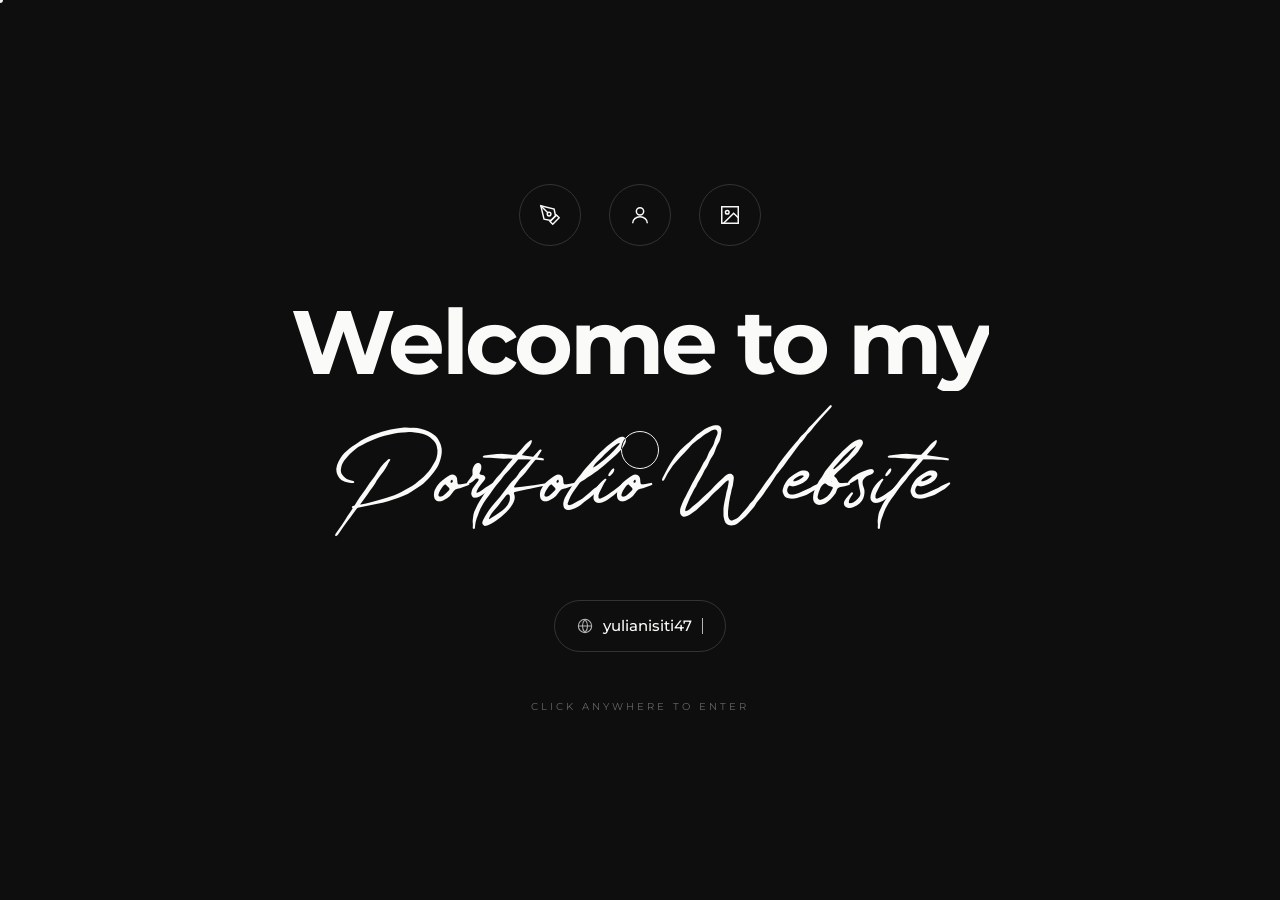
==== commit 96d86ba6: "Add files via upload" ====
--- a/index.html
+++ b/index.html
@@ -13,5 +13,6 @@
 <main id="app"></main>
 <script src="assets/data.js"></script>
 <script src="assets/main.js"></script>
+<script src="assets/interact.js"></script>
 </body>
 </html>
--- a/assets/style.css
+++ b/assets/style.css
@@ -27,8 +27,8 @@
 
 /* ============ PAGE CURTAIN (animasi pindah halaman) ============ */
 .curtain{position:fixed;inset:0;background:var(--black);z-index:100;display:flex;align-items:center;justify-content:center;transform:translateY(0);transition:transform .8s var(--ease)}
-.curtain span{font-family:var(--script);color:var(--white);font-size:110px;opacity:0;transform:translateY(20px);transition:.6s var(--ease)}
-.curtain.show span{opacity:1;transform:none}
+.curtain>span{font-family:var(--script);color:var(--white);font-size:110px;opacity:0;transform:translateY(20px);transition:.6s var(--ease)}
+.curtain.show>span{opacity:1;transform:none}
 .curtain.up{transform:translateY(-100%)}
 .curtain.down{transform:translateY(0);transition:transform .6s var(--ease)}
 .curtain.reset{transform:translateY(100%);transition:none}
@@ -463,3 +463,121 @@
   .panel{padding:90px 0}
 }
 .contact-panel footer{text-align:center}
+
+/* ============ INTERAKSI ============ */
+/* progres scroll */
+.progress{position:fixed;top:0;left:0;right:0;height:2px;z-index:70;pointer-events:none;mix-blend-mode:difference}
+.progress i{display:block;height:100%;background:#fff;transform-origin:0 50%;transform:scaleX(0)}
+
+/* parallax */
+img[data-parallax]{translate:0 var(--py,0px);scale:1.14;will-change:translate}
+.page-hero .bg[data-parallax],.panel .bg[data-parallax]{inset:-14% 0;translate:0 var(--py,0px)}
+
+/* kursor kustom */
+.has-cursor body,.has-cursor a,.has-cursor button,.has-cursor .zoomable,.has-cursor canvas{cursor:none}
+.cursor{position:fixed;left:0;top:0;z-index:200;width:38px;height:38px;margin:-19px 0 0 -19px;border:1.5px solid #fff;border-radius:50%;pointer-events:none;mix-blend-mode:difference;display:flex;align-items:center;justify-content:center;transition:width .35s var(--ease),height .35s var(--ease),margin .35s var(--ease),background .35s,border-color .35s,opacity .3s}
+.cursor span{font-size:10px;font-weight:700;letter-spacing:.2em;text-transform:uppercase;color:#000;opacity:0;transition:opacity .25s}
+.cursor.is-link{width:60px;height:60px;margin:-30px 0 0 -30px;background:#fff}
+.cursor.is-view{width:96px;height:96px;margin:-48px 0 0 -48px;background:#fff}
+.cursor.is-view span{opacity:1}
+.cursor.is-draw{width:14px;height:14px;margin:-7px 0 0 -7px}
+.cursor.is-hidden{opacity:0}
+.cursor.down{scale:.82}
+.cursor-dot{position:fixed;left:0;top:0;z-index:201;width:6px;height:6px;margin:-3px 0 0 -3px;border-radius:50%;background:#fff;pointer-events:none;mix-blend-mode:difference;transition:opacity .2s}
+.cursor-dot.is-hidden{opacity:0}
+
+/* efek 3D & magnet */
+.sc-card,.stat,.tool,.card .media,.pd-grid figure .media{transform-style:preserve-3d;will-change:transform}
+.tilting{transition:transform .12s linear!important;position:relative}
+.tilting::after{content:"";position:absolute;inset:0;pointer-events:none;background:radial-gradient(circle at var(--gx) var(--gy),rgba(255,255,255,.18),transparent 55%);z-index:3}
+.btn,.pill,.theme-toggle,.burger,.logo,.sc-tabs button,.filters button{transition-property:color,background,border-color,translate,transform;transition-duration:.45s;transition-timing-function:var(--ease)}
+.magnet{transition-duration:.15s}
+
+/* teks berjalan mengikuti scroll */
+.scroll-band{overflow:hidden;border-top:1px solid var(--line);border-bottom:1px solid var(--line);padding:22px 0;margin:-10px 0 80px;white-space:nowrap}
+.showcase .scroll-band{position:absolute;top:0;left:0;right:0;margin:0}
+.showcase{padding-top:200px}
+.sb-track{display:inline-flex;gap:60px;will-change:transform}
+.sb-track span{font-size:clamp(30px,4.6vw,64px);font-weight:700;letter-spacing:-.03em;display:inline-flex;align-items:center;gap:60px;color:var(--fg)}
+.sb-track span:nth-child(even){font-family:var(--script);font-weight:400;letter-spacing:0;font-size:clamp(40px,6vw,86px);color:var(--gray)}
+.sb-track span::after{content:"✦";font-family:var(--sans);font-size:.4em;color:var(--gray)}
+
+/* sketch pad */
+.sketch-sec{border-top:1px solid var(--line)}
+.sketch-grid{display:grid;grid-template-columns:.8fr 1.2fr;gap:64px;align-items:center}
+.sketch-grid h2{font-size:clamp(40px,5vw,70px);letter-spacing:-.035em;margin:10px 0 18px}
+.sketch-grid h2 .script{font-weight:400;letter-spacing:0;font-size:1.3em}
+.sketch-grid p{color:var(--body);max-width:420px}
+.sketch{border:1px solid var(--fg);background:var(--card)}
+.sk-tools{display:flex;flex-wrap:wrap;justify-content:space-between;gap:10px;padding:12px;border-bottom:1px solid var(--line)}
+.sk-group{display:flex;gap:6px}
+.sk-group button{min-width:38px;height:38px;padding:0 12px;border:1px solid var(--line);background:none;color:var(--fg);font-family:var(--sans);font-size:10px;font-weight:600;letter-spacing:.18em;text-transform:uppercase;display:flex;align-items:center;justify-content:center;cursor:pointer}
+.sk-group button.on{border-color:var(--fg);background:var(--fg);color:var(--bg)}
+.sk-group button.save{background:var(--fg);color:var(--bg);border-color:var(--fg)}
+.sk-group .sw{width:16px;height:16px;border-radius:50%;display:block;border:1.5px solid var(--bg)}
+.sk-group .sw.ink{background:var(--fg)}
+.sk-group .sw.gray{background:#8E8E8E}
+.sk-group button:not(.on) .sw{border-color:transparent}
+.sk-group .dot{display:block;border-radius:50%;background:currentColor}
+.sk-paper{position:relative;height:420px;background-image:radial-gradient(var(--line) 1px,transparent 1px);background-size:22px 22px}
+.sk-paper canvas{position:absolute;inset:0;width:100%;height:100%;touch-action:none;cursor:crosshair}
+.sk-hint{position:absolute;inset:0;display:flex;align-items:center;justify-content:center;font-size:64px;color:var(--gray);opacity:.45;pointer-events:none;transition:opacity .4s}
+.sketch.used .sk-hint{opacity:0}
+@media (max-width:960px){.sketch-grid{grid-template-columns:1fr;gap:36px}.sk-paper{height:340px}}
+@media (max-width:640px){.showcase{padding-top:150px}.sk-group button{min-width:34px;padding:0 9px;letter-spacing:.1em}}
+@media (prefers-reduced-motion:reduce){img[data-parallax]{scale:1;translate:none}}
+
+/* ============ LAYAR PEMBUKA ============ */
+.curtain.welcome-on{cursor:pointer;flex-direction:column}
+.welcome{text-align:center;color:var(--white);padding:0 24px}
+.w-icons{display:flex;justify-content:center;gap:28px;margin-bottom:48px}
+.w-icons span{width:62px;height:62px;border-radius:50%;border:1px solid #333;display:flex;align-items:center;justify-content:center;color:var(--white);opacity:0;transform:translateY(24px) scale(.8);transition:opacity .7s var(--ease),transform .7s var(--ease),border-color .4s,background .4s}
+.w-icons span:hover{border-color:var(--white);background:#1A1A1A}
+.welcome h1{font-size:clamp(42px,7vw,96px);font-weight:700;letter-spacing:-.035em;line-height:1.08}
+.w-l{display:inline-block;overflow:hidden;vertical-align:bottom}
+.w-l>span{display:inline-block;transform:translateY(110%);transition:transform 1s var(--ease)}
+.w-l.script{font-family:var(--script);font-weight:400;letter-spacing:0;font-size:1.3em;line-height:1.35;padding:.12em .25em .08em;margin-top:-.1em}
+.w-url{display:inline-flex;align-items:center;gap:10px;margin-top:40px;padding:12px 22px;border:1px solid #333;border-radius:40px;font-size:15px;color:var(--gray-2);opacity:0;transition:opacity .6s 1s}
+.w-url b{font-weight:500;color:var(--white)}
+.w-url .caret{display:inline-block;width:1.5px;height:1.1em;background:currentColor;animation:blink 1s steps(1) infinite}
+.w-skip{display:block;margin-top:46px;font-size:10px;letter-spacing:.3em;text-transform:uppercase;color:#666;opacity:0;transition:opacity .6s 1.6s}
+.curtain.show .w-icons span{opacity:1;transform:none}
+.curtain.show .w-icons span:nth-child(2){transition-delay:.12s}
+.curtain.show .w-icons span:nth-child(3){transition-delay:.24s}
+.curtain.show .w-l>span{transform:none}
+.curtain.show .w-l:nth-child(1)>span{transition-delay:.35s}
+.curtain.show .w-l:nth-child(2)>span{transition-delay:.45s}
+.curtain.show .w-l:nth-child(3)>span{transition-delay:.55s}
+.curtain.show .w-l.script>span{transition-delay:.75s}
+.curtain.show .w-url,.curtain.show .w-skip{opacity:1}
+.curtain.welcome-on.up{transition:transform 1s var(--ease)}
+
+/* ============ GALERI LAYAR PENUH ============ */
+.lightbox{padding:60px 90px}
+.lightbox figure{margin:0;display:flex;flex-direction:column;align-items:center;gap:16px;max-width:100%;transition:opacity .16s,transform .16s}
+.lightbox.swap figure{opacity:0;transform:scale(.98)}
+.lightbox img{max-height:80vh}
+.lightbox figcaption{display:flex;gap:24px;align-items:center;color:var(--gray-2);font-size:11px;letter-spacing:.18em;text-transform:uppercase;font-weight:600}
+.lb-count{color:#666}
+.lightbox .lb-close{position:absolute;top:22px;right:28px;background:none;border:0;color:#fff;font-size:22px;cursor:pointer}
+.lb-nav{position:absolute;top:50%;translate:0 -50%;width:56px;height:56px;border-radius:50%;border:1px solid #444;background:none;color:#fff;font-size:20px;cursor:pointer;transition:background .3s,border-color .3s}
+.lb-nav:hover{background:#fff;color:#000;border-color:#fff}
+.lightbox .lb-nav{top:50%;right:auto}.lightbox .lb-nav.prev{left:24px}.lightbox .lb-nav.next{left:auto;right:24px}.lightbox.open{cursor:default}
+.lightbox.single .lb-nav,.lightbox.single .lb-count{display:none}
+
+/* ============ NAVIGASI SUB-KATEGORI ============ */
+.pd-nav{position:sticky;top:0;z-index:30;background:var(--bg);border-bottom:1px solid var(--line);transition:box-shadow .3s}
+.pd-nav .wrap{display:flex;gap:6px;overflow-x:auto;scrollbar-width:none;padding-top:12px;padding-bottom:12px}
+.pd-nav .wrap::-webkit-scrollbar{display:none}
+.pd-nav.stuck{box-shadow:0 10px 30px rgba(0,0,0,.06)}
+.pd-nav.stuck .wrap{max-width:none;margin:0 230px 0 130px;padding-left:0;padding-right:0;-webkit-mask-image:linear-gradient(90deg,#000 88%,transparent);mask-image:linear-gradient(90deg,#000 88%,transparent)}
+.pd-nav a{flex:none;display:inline-flex;align-items:center;gap:10px;padding:10px 18px;border:1px solid var(--line);border-radius:40px;font-size:12px;font-weight:500;white-space:nowrap;transition:background .3s,color .3s,border-color .3s}
+.pd-nav a small{font-size:10px;font-weight:700;letter-spacing:.14em;color:var(--gray)}
+.pd-nav a:hover{border-color:var(--fg)}
+.pd-nav a.on{background:var(--fg);color:var(--bg);border-color:var(--fg)}
+.pd-nav a.on small{color:var(--bg)}
+.pd-section{scroll-margin-top:80px}
+@media (max-width:640px){.lightbox{padding:60px 14px 90px}.lb-nav{top:auto;bottom:20px;translate:none;width:48px;height:48px}.lightbox .lb-nav{top:auto}.lightbox .lb-nav.prev{left:calc(50% - 60px)}.lightbox .lb-nav.next{right:calc(50% - 60px)}.pd-nav.stuck .wrap{margin:0;padding-left:20px;padding-right:20px}.pd-nav{top:76px}.pd-nav.stuck::before{content:"";position:absolute;left:0;right:0;bottom:100%;height:76px;background:var(--bg)}}
+
+/* sembunyikan kursor kustom saat galeri terbuka */
+body:has(.lightbox.open) .cursor,body:has(.lightbox.open) .cursor-dot{opacity:0!important}
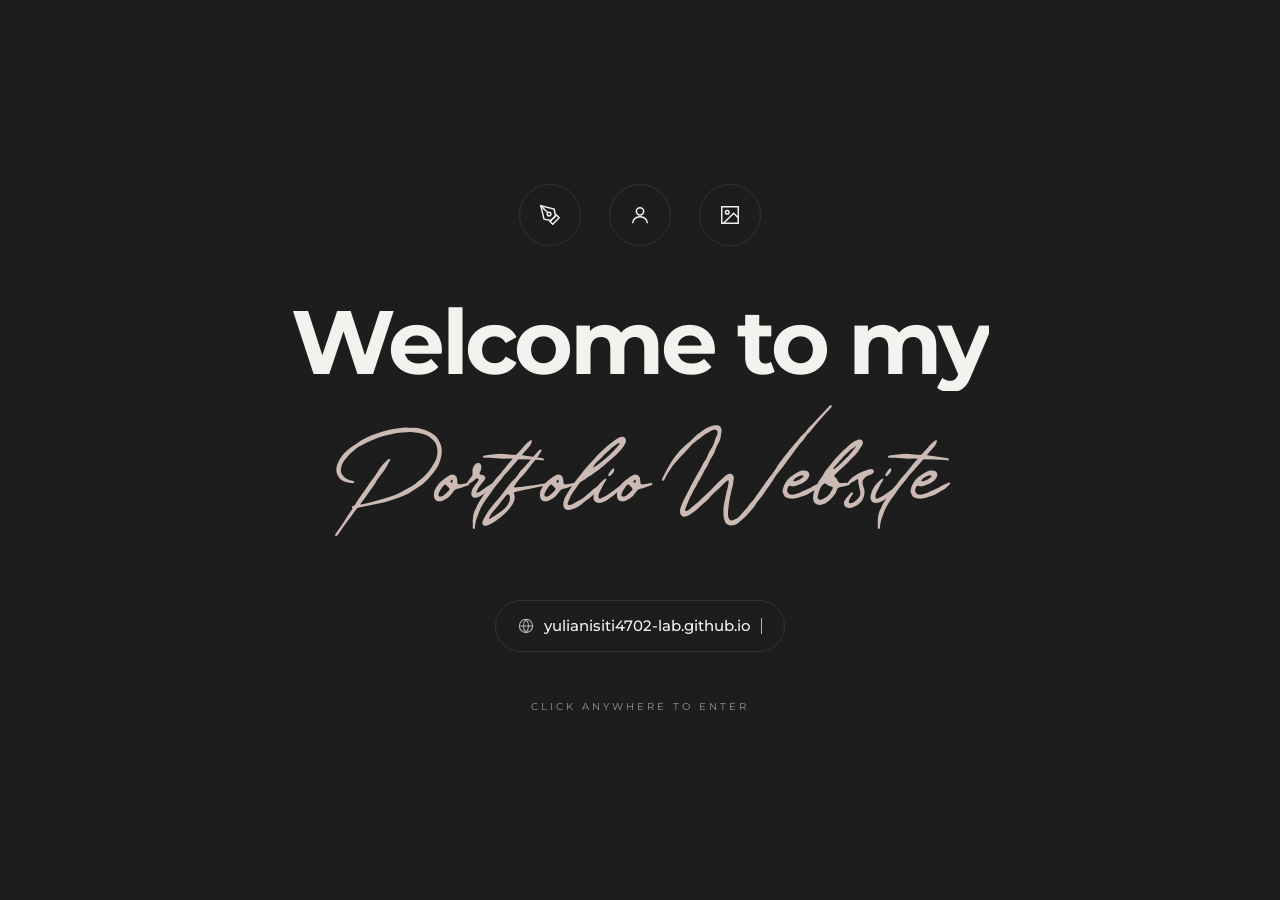
==== commit 0a49b60e: "Add files via upload" ====
--- a/index.html
+++ b/index.html
@@ -5,7 +5,7 @@
 <meta name="viewport" content="width=device-width, initial-scale=1">
 <title>Yuliani Siti Ruswana | Portfolio</title>
 <meta name="description" content="Portfolio of Yuliani Siti Ruswana, a graphic designer and illustrator based in Bandung, Indonesia.">
-<script>try{var t=localStorage.getItem("yuli-theme");if(!t&&matchMedia("(prefers-color-scheme: dark)").matches)t="dark";if(t)document.documentElement.dataset.theme=t}catch(e){}</script>
+<script>document.documentElement.dataset.theme="dark";try{var t=localStorage.getItem("yuli-theme");if(t==="light")document.documentElement.dataset.theme="light"}catch(e){}</script>
 <link rel="stylesheet" href="assets/style.css">
 </head>
 <body data-page="home" class="home">
--- a/assets/style.css
+++ b/assets/style.css
@@ -43,22 +43,6 @@
 .burger i::before{top:0}.burger i::after{bottom:0;left:10px}
 .burger:hover i::after{left:0}
 
-.menu{position:fixed;inset:0;z-index:60;background:var(--black);color:var(--white);display:grid;grid-template-columns:1.2fr 1fr;clip-path:circle(0% at calc(100% - 60px) 40px);transition:clip-path .9s var(--ease);visibility:hidden}
-.menu.open{clip-path:circle(150% at calc(100% - 60px) 40px);visibility:visible}
-.menu .close{position:absolute;top:26px;right:32px;font-size:11px;font-weight:600;letter-spacing:.3em;text-transform:uppercase;background:none;border:0;color:var(--white);cursor:pointer;font-family:var(--sans)}
-.menu nav{display:flex;flex-direction:column;justify-content:center;padding:0 8vw}
-.menu nav a{font-size:clamp(44px,7vw,96px);font-weight:700;line-height:1.08;letter-spacing:-.03em;display:flex;align-items:baseline;gap:18px;opacity:0;transform:translateY(40px);transition:.6s var(--ease);color:var(--gray-2)}
-.menu nav a small{font-size:12px;font-weight:500;letter-spacing:.2em;color:var(--gray)}
-.menu nav a:hover,.menu nav a.active{color:var(--white)}
-.menu nav a:hover .script-hover{opacity:1}
-.menu.open nav a{opacity:1;transform:none}
-.menu.open nav a:nth-child(1){transition-delay:.25s}.menu.open nav a:nth-child(2){transition-delay:.32s}
-.menu.open nav a:nth-child(3){transition-delay:.39s}.menu.open nav a:nth-child(4){transition-delay:.46s}
-.menu aside{border-left:1px solid var(--line-d);display:flex;flex-direction:column;justify-content:center;padding:0 6vw;gap:28px;opacity:0;transition:.6s .5s}
-.menu.open aside{opacity:1}
-.menu aside .script{font-size:80px;line-height:1}
-.menu aside p{color:var(--gray-2);font-size:14px}
-.menu aside .socials{display:flex;flex-wrap:wrap;gap:10px}
 
 /* ============ BUTTONS & CHIPS ============ */
 .btn{display:inline-flex;align-items:center;gap:10px;padding:14px 30px;border:1.5px solid currentColor;font-size:11px;font-weight:600;letter-spacing:.24em;text-transform:uppercase;position:relative;overflow:hidden;z-index:0;transition:color .45s var(--ease)}
@@ -77,7 +61,7 @@
 /* ============ PLACEHOLDER FOTO ============ */
 .ph{width:100%;height:100%;min-height:160px;display:flex;align-items:center;justify-content:center;text-align:center;padding:16px;font-size:10px;font-weight:600;letter-spacing:.24em;text-transform:uppercase;color:var(--ph-text);
   background:repeating-linear-gradient(-45deg,var(--ph-a) 0 14px,var(--ph-b) 14px 28px)}
-.dark .ph,.ph.dark-ph{background:repeating-linear-gradient(-45deg,#1C1C1C 0 14px,#222 14px 28px);color:#5E5E5E}
+.dark .ph,.ph.dark-ph{background:repeating-linear-gradient(-45deg,var(--d-card) 0 14px,var(--d-card) 14px 28px);color:#5E5E5E}
 .media{overflow:hidden;position:relative}
 .media img{width:100%;height:100%;object-fit:cover;transition:transform 1.1s var(--ease)}
 .media:hover img{transform:scale(1.05)}
@@ -205,7 +189,7 @@
 
 .vol{display:grid;grid-template-columns:repeat(auto-fill,minmax(300px,1fr));padding:1px 0 0 1px}
 .vol-item{background:var(--black);padding:34px 30px;transition:background .4s;border:1px solid var(--line-d);margin:-1px 0 0 -1px}
-.vol-item:hover{background:#181818}
+.vol-item:hover{background:var(--d-card)}
 .vol-item .date{font-size:10px;letter-spacing:.24em;text-transform:uppercase;color:var(--gray);font-weight:600}
 .vol-item h3{font-size:19px;margin:12px 0 4px}
 .vol-item h4{font-size:13px;font-weight:500;color:var(--gray-2);margin-bottom:14px;font-style:italic}
@@ -305,8 +289,6 @@
   .skill-tabs{grid-template-columns:1fr}
   .grid{grid-template-columns:1fr 1fr}
   .exp-item{grid-template-columns:1fr;gap:22px}
-  .menu{grid-template-columns:1fr}
-  .menu aside{display:none}
   .who .stack{height:440px}
 }
 @media (max-width:640px){
@@ -362,16 +344,11 @@
 .edu-prog b{display:block;font-size:13px;font-weight:500;color:var(--gray);margin-bottom:10px}
 .edu-prog p{margin:0}
 
-/* ============ DARK MODE ============ */
-html[data-theme="dark"]{
-  --black:#060606; --bg:#121212; --fg:#EEEEEA; --body:#BDBDB8; --card:#191919; --media-bg:#1A1A1A;
-  --line:#2A2A2A; --ph-a:#1C1C1C; --ph-b:#222; --ph-text:#5E5E5E; --gray:#8E8E8E;
-}
-html[data-theme="dark"] .who .stack .media{box-shadow:0 30px 60px rgba(0,0,0,.5)}
+html:not([data-theme="light"]) .who .stack .media{box-shadow:0 30px 60px rgba(0,0,0,.5)}
 .top-right{display:flex;align-items:center;gap:26px}
 .theme-toggle{width:46px;height:24px;border-radius:30px;border:1.5px solid currentColor;background:none;color:inherit;position:relative;cursor:pointer;padding:0}
 .theme-toggle .sun{position:absolute;top:3px;left:3px;width:15px;height:15px;border-radius:50%;background:currentColor;transition:transform .5s var(--ease),box-shadow .5s var(--ease),background .3s}
-html[data-theme="dark"] .theme-toggle .sun{transform:translateX(22px);background:transparent;box-shadow:inset -5px -3px 0 0 currentColor}
+html:not([data-theme="light"]) .theme-toggle .sun{transform:translateX(22px);background:transparent;box-shadow:inset -5px -3px 0 0 currentColor}
 
 /* ============ TYPING ============ */
 .typed{font-size:clamp(17px,1.7vw,22px);font-weight:500;letter-spacing:-.01em;margin-top:18px;color:var(--fg);min-height:1.6em}
@@ -393,7 +370,7 @@
 .snap-photo img{filter:grayscale(1)}
 .stats{display:grid;grid-template-columns:repeat(3,1fr);gap:18px;margin-top:80px}
 .stat{position:relative;display:grid;grid-template-columns:auto 1fr;grid-template-rows:auto auto auto;column-gap:18px;padding:28px;border:1px solid var(--line-d);transition:background .4s,border-color .4s}
-.stat:hover{background:#151515;border-color:#3A3A3A}
+.stat:hover{background:var(--d-card);border-color:#3A3A3A}
 .stat .ico{grid-row:span 3;width:52px;height:52px;border-radius:50%;border:1px solid var(--line-d);display:flex;align-items:center;justify-content:center;color:var(--gray-2)}
 .stat b{font-size:46px;font-weight:700;line-height:1;letter-spacing:-.03em;color:var(--white)}
 .stat small{font-size:10px;letter-spacing:.24em;text-transform:uppercase;font-weight:600;color:var(--gray-2);margin-top:12px}
@@ -467,7 +444,7 @@
 /* ============ INTERAKSI ============ */
 /* progres scroll */
 .progress{position:fixed;top:0;left:0;right:0;height:2px;z-index:70;pointer-events:none;mix-blend-mode:difference}
-.progress i{display:block;height:100%;background:#fff;transform-origin:0 50%;transform:scaleX(0)}
+.progress i{display:block;height:100%;background:var(--white);transform-origin:0 50%;transform:scaleX(0)}
 
 /* parallax */
 img[data-parallax]{translate:0 var(--py,0px);scale:1.14;will-change:translate}
@@ -531,16 +508,16 @@
 .curtain.welcome-on{cursor:pointer;flex-direction:column}
 .welcome{text-align:center;color:var(--white);padding:0 24px}
 .w-icons{display:flex;justify-content:center;gap:28px;margin-bottom:48px}
-.w-icons span{width:62px;height:62px;border-radius:50%;border:1px solid #333;display:flex;align-items:center;justify-content:center;color:var(--white);opacity:0;transform:translateY(24px) scale(.8);transition:opacity .7s var(--ease),transform .7s var(--ease),border-color .4s,background .4s}
+.w-icons span{width:62px;height:62px;border-radius:50%;border:1px solid var(--line-d);display:flex;align-items:center;justify-content:center;color:var(--white);opacity:0;transform:translateY(24px) scale(.8);transition:opacity .7s var(--ease),transform .7s var(--ease),border-color .4s,background .4s}
 .w-icons span:hover{border-color:var(--white);background:#1A1A1A}
 .welcome h1{font-size:clamp(42px,7vw,96px);font-weight:700;letter-spacing:-.035em;line-height:1.08}
 .w-l{display:inline-block;overflow:hidden;vertical-align:bottom}
 .w-l>span{display:inline-block;transform:translateY(110%);transition:transform 1s var(--ease)}
 .w-l.script{font-family:var(--script);font-weight:400;letter-spacing:0;font-size:1.3em;line-height:1.35;padding:.12em .25em .08em;margin-top:-.1em}
-.w-url{display:inline-flex;align-items:center;gap:10px;margin-top:40px;padding:12px 22px;border:1px solid #333;border-radius:40px;font-size:15px;color:var(--gray-2);opacity:0;transition:opacity .6s 1s}
+.w-url{display:inline-flex;align-items:center;gap:10px;margin-top:40px;padding:12px 22px;border:1px solid var(--line-d);border-radius:40px;font-size:15px;color:var(--gray-2);opacity:0;transition:opacity .6s 1s}
 .w-url b{font-weight:500;color:var(--white)}
 .w-url .caret{display:inline-block;width:1.5px;height:1.1em;background:currentColor;animation:blink 1s steps(1) infinite}
-.w-skip{display:block;margin-top:46px;font-size:10px;letter-spacing:.3em;text-transform:uppercase;color:#666;opacity:0;transition:opacity .6s 1.6s}
+.w-skip{display:block;margin-top:46px;font-size:10px;letter-spacing:.3em;text-transform:uppercase;color:var(--d-mute);opacity:0;transition:opacity .6s 1.6s}
 .curtain.show .w-icons span{opacity:1;transform:none}
 .curtain.show .w-icons span:nth-child(2){transition-delay:.12s}
 .curtain.show .w-icons span:nth-child(3){transition-delay:.24s}
@@ -581,3 +558,368 @@
 
 /* sembunyikan kursor kustom saat galeri terbuka */
 body:has(.lightbox.open) .cursor,body:has(.lightbox.open) .cursor-dot{opacity:0!important}
+
+.sketch canvas{cursor:crosshair}
+
+/* tombol ke project di Professional Experience */
+.exp-links{display:flex;flex-wrap:wrap;gap:10px;margin-top:26px}
+.exp-link{display:inline-flex;align-items:center;gap:12px;padding:12px 20px;border:1px solid var(--fg);border-radius:40px;font-size:13px;transition:background .3s,color .3s}
+.exp-link span{font-size:10px;font-weight:700;letter-spacing:.2em;text-transform:uppercase;color:var(--gray);transition:color .3s}
+.exp-link b{font-weight:600}
+.exp-link i{font-style:normal;transition:transform .3s}
+.exp-link:hover{background:var(--fg);color:var(--bg)}
+.exp-link:hover span{color:var(--bg)}
+.exp-link:hover i{transform:translateX(4px)}
+
+/* tombol project di Volunteer */
+.vol-item .exp-links{margin-top:18px}
+.vol-item .exp-link{border-color:var(--line-d);color:var(--white,var(--white))}
+.vol-item .exp-link:hover{background:var(--white);color:var(--black);border-color:var(--white)}
+.vol-item .exp-link:hover span{color:var(--black)}
+
+/* menu sub kategori Education */
+.edu-nav{display:flex;flex-wrap:wrap;gap:8px;margin:-10px 0 48px}
+.edu-nav a{display:inline-flex;align-items:center;gap:10px;padding:10px 18px;border:1px solid var(--line);border-radius:40px;font-size:12px;font-weight:500;transition:background .3s,color .3s,border-color .3s}
+.edu-nav a small{font-size:10px;font-weight:700;letter-spacing:.14em;color:var(--gray)}
+.edu-nav a:hover,.edu-nav a.on{background:var(--fg);color:var(--bg);border-color:var(--fg)}
+.edu-nav a:hover small,.edu-nav a.on small{color:var(--bg)}
+#edu-upi,.edu-prog{scroll-margin-top:110px}
+.edu-prog .exp-links{margin-top:18px}
+.edu-prog.flash{animation:eduFlash 1.4s ease}
+@keyframes eduFlash{0%{background:var(--line)}100%{background:transparent}}
+
+/* tombol dokumen (ijazah, transkrip, sertifikat) */
+.doc-btns{display:flex;flex-wrap:wrap;gap:10px;margin-top:14px}
+.doc-btn{display:inline-flex;align-items:center;gap:10px;padding:12px 20px;border:1px solid var(--fg);background:none;color:var(--fg);font-family:inherit;font-size:11px;font-weight:700;letter-spacing:.2em;text-transform:uppercase;cursor:pointer;transition:background .3s,color .3s}
+.doc-btn:hover{background:var(--fg);color:var(--bg)}
+.doc-btn i{font-style:normal;transition:transform .3s}
+.doc-btn:hover i{transform:translate(2px,-2px)}
+.doc-btn.sm{margin-top:10px;padding:7px 14px;font-size:10px}
+.edu-prog .exp-link b{display:inline;margin:0;color:inherit;font-size:13px;font-weight:600}
+.vol-item .exp-link span{color:var(--d-mute)}
+
+.doc-btn[hidden]{display:none}
+/* ijazah & transkrip: tampil lebih besar dan bisa di-scroll agar tulisannya terbaca */
+.lightbox.is-doc{justify-content:flex-start;overflow-y:auto;padding-top:70px;padding-bottom:70px}
+.lightbox.is-doc img{max-height:none;width:min(1000px,100%);height:auto}
+.lightbox.is-doc .lb-nav{position:fixed}
+.lightbox.is-doc .lb-close{position:fixed}
+.lightbox.is-doc{background:rgba(10,10,10,.97)}
+
+.doc-btn small{font-size:9px;letter-spacing:.14em;opacity:.6;font-weight:600}
+.doc-btn.on-dark{border-color:var(--line-d);color:var(--white);margin-top:16px}
+.doc-btn.on-dark:hover{background:var(--white);color:var(--black);border-color:var(--white)}
+.edu-prog .doc-btns{margin-top:18px}
+.edu-prog .doc-btn.sm{margin-top:0}
+.doodle-panel>.wrap{width:100%}
+.doodle-panel footer{position:absolute;bottom:26px;left:0;right:0;text-align:center;font-size:11px;letter-spacing:.2em;color:var(--gray)}
+
+/* ===== MENU: sidebar dari kanan ===== */
+.menu{position:fixed;inset:0;z-index:60;visibility:hidden;pointer-events:none;transition:visibility 0s .6s}
+.menu.open{visibility:visible;pointer-events:auto;transition:none}
+.menu-backdrop{position:absolute;inset:0;background:rgba(10,10,10,.35);backdrop-filter:blur(3px);-webkit-backdrop-filter:blur(3px);opacity:0;transition:opacity .5s var(--ease);cursor:pointer}
+.menu.open .menu-backdrop{opacity:1}
+.menu-panel{position:absolute;top:0;right:0;bottom:0;width:min(440px,86vw);background:var(--black);color:var(--white);display:flex;flex-direction:column;padding:28px 36px 34px;transform:translateX(100%);transition:transform .6s var(--ease);box-shadow:-30px 0 60px rgba(0,0,0,.25);overflow-y:auto}
+.menu.open .menu-panel{transform:none}
+.mp-top{display:flex;justify-content:space-between;align-items:center}
+.mp-logo{font-size:44px;line-height:1}
+.menu .close{display:flex;align-items:center;gap:12px;font-size:11px;font-weight:600;letter-spacing:.3em;text-transform:uppercase;background:none;border:0;color:var(--white);cursor:pointer;font-family:var(--sans)}
+.menu .close i{position:relative;width:34px;height:34px;border:1px solid var(--line-d);border-radius:50%;transition:transform .4s var(--ease),background .3s,border-color .3s}
+.menu .close i::before,.menu .close i::after{content:"";position:absolute;left:50%;top:50%;width:12px;height:1.5px;background:currentColor;translate:-50% -50%;rotate:45deg}
+.menu .close i::after{rotate:-45deg}
+.menu .close:hover i{transform:rotate(90deg);background:var(--white);border-color:var(--white);color:var(--black)}
+.menu nav{display:flex;flex-direction:column;margin:auto 0;padding:40px 0}
+.menu nav a{position:relative;display:flex;align-items:center;gap:18px;padding:18px 0;border-bottom:1px solid var(--line-d);color:var(--gray-2);opacity:0;transform:translateX(40px);transition:opacity .5s var(--ease),transform .5s var(--ease),color .3s,padding .35s var(--ease)}
+.menu nav a:first-child{border-top:1px solid var(--line-d)}
+.menu.open nav a{opacity:1;transform:none;transition-delay:calc(.15s + var(--i) * .07s),calc(.15s + var(--i) * .07s),0s,0s}
+.menu nav a small{font-size:11px;font-weight:600;letter-spacing:.2em;color:var(--d-mute);width:22px;transition:color .3s}
+.mp-label{display:flex;flex-direction:column;flex:1;min-width:0}
+.mp-label b{font-size:34px;font-weight:700;letter-spacing:-.02em;line-height:1.1}
+.mp-label em{font-style:normal;font-size:12px;color:var(--d-mute);max-height:0;opacity:0;overflow:hidden;transition:max-height .35s var(--ease),opacity .35s,margin .35s;margin-top:0}
+.mp-arrow{font-size:20px;opacity:0;transform:translateX(-12px);transition:.35s var(--ease)}
+.menu nav a::before{content:"";position:absolute;left:0;top:50%;width:0;height:2px;background:var(--white);transition:width .35s var(--ease)}
+.menu nav a:hover,.menu nav a:focus-visible,.menu nav a.active{color:var(--white)}
+.menu nav a:hover,.menu nav a:focus-visible{padding-left:18px}
+.menu nav a:hover::before,.menu nav a:focus-visible::before{width:10px}
+.menu nav a:hover small,.menu nav a.active small{color:var(--white)}
+.menu nav a:hover em,.menu nav a:focus-visible em{max-height:20px;opacity:1;margin-top:4px}
+.menu nav a:hover .mp-arrow,.menu nav a:focus-visible .mp-arrow{opacity:1;transform:none}
+.menu nav a.active .mp-label b::after{content:"";display:inline-block;width:7px;height:7px;border-radius:50%;background:var(--white);margin-left:10px;vertical-align:middle}
+.mp-foot{display:flex;flex-direction:column;gap:12px;opacity:0;transform:translateY(16px);transition:.5s var(--ease)}
+.menu.open .mp-foot{opacity:1;transform:none;transition-delay:.45s}
+.mp-foot p{font-size:12px;color:var(--d-mute);margin:0}
+.mp-mail{font-size:14px;color:var(--d-text2);text-decoration:underline;text-underline-offset:4px;text-decoration-color:var(--line-d);transition:text-decoration-color .3s}
+.mp-mail:hover{text-decoration-color:var(--white)}
+.mp-foot .socials{display:flex;flex-wrap:wrap;gap:8px;margin-top:6px}
+.mp-foot .pill{padding:8px 14px;font-size:12px}
+html.menu-open,html.menu-open body{overflow:hidden}
+@media (max-width:640px){.menu-panel{padding:22px 24px 28px}.mp-label b{font-size:28px}}
+@media (prefers-reduced-motion:reduce){.menu-panel,.menu nav a,.mp-foot,.menu-backdrop{transition:none}}
+
+/* ===== galeri geser ke samping (SEIS) ===== */
+.hs{--hs-h:400px;margin-top:6px}
+.hs-chips{display:flex;flex-wrap:wrap;gap:8px;margin-bottom:22px}
+.hs-chips button{display:inline-flex;align-items:center;gap:8px;padding:9px 16px;border:1px solid var(--line);border-radius:40px;background:none;color:var(--fg);font-family:inherit;font-size:12px;font-weight:500;cursor:pointer;transition:background .3s,color .3s,border-color .3s}
+.hs-chips button small{font-size:10px;font-weight:700;color:var(--gray)}
+.hs-chips button:hover{border-color:var(--fg)}
+.hs-chips button.on{background:var(--fg);color:var(--bg);border-color:var(--fg)}
+.hs-chips button.on small{color:var(--bg);opacity:.7}
+.hs-track{display:flex;align-items:flex-start;gap:16px;overflow-x:auto;overflow-y:hidden;scroll-snap-type:x proximity;scrollbar-width:none;overscroll-behavior-x:contain;cursor:grab;outline:none;-webkit-mask-image:linear-gradient(90deg,#000 92%,transparent);mask-image:linear-gradient(90deg,#000 92%,transparent);padding-right:8%}
+.hs-track::-webkit-scrollbar{display:none}
+.hs-track.dragging{cursor:grabbing;scroll-snap-type:none}
+.hs-track.dragging *{pointer-events:none}
+.hs-track figure{flex:none;margin:0;scroll-snap-align:start}
+.hs-track .media{background:var(--media-bg)}
+.hs-track .media img{display:block;height:auto;width:auto;max-height:var(--hs-h);max-width:min(880px,82vw);object-fit:contain;user-select:none;-webkit-user-drag:none}
+.hs-track figcaption{font-size:11px;letter-spacing:.14em;text-transform:uppercase;color:var(--gray);font-weight:600;margin-top:10px;max-width:min(880px,82vw)}
+.hs-label{flex:none;width:170px;height:var(--hs-h);display:flex;flex-direction:column;justify-content:flex-end;gap:6px;padding:0 18px 4px 0;border-left:1px solid var(--fg);padding-left:18px;scroll-snap-align:start}
+.hs-label:not(:first-child){margin-left:22px}
+.hs-label small{font-size:10px;font-weight:700;letter-spacing:.2em;color:var(--gray)}
+.hs-label .script{font-size:54px;line-height:1.1}
+.hs-label em{font-style:normal;font-size:11px;letter-spacing:.14em;text-transform:uppercase;color:var(--gray)}
+.hs-ctrl{display:flex;align-items:center;gap:16px;margin-top:22px}
+.hs-btn{width:44px;height:44px;border-radius:50%;border:1px solid var(--fg);background:none;color:var(--fg);font-size:16px;cursor:pointer;transition:background .3s,color .3s,opacity .3s;flex:none}
+.hs-btn:hover:not(:disabled){background:var(--fg);color:var(--bg)}
+.hs-btn:disabled{opacity:.25;cursor:default}
+.hs-bar{flex:1;height:2px;background:var(--line);position:relative;overflow:hidden}
+.hs-bar i{display:block;height:100%;background:var(--fg);transition:margin-left .15s linear,width .3s}
+.hs-count{font-size:10px;font-weight:700;letter-spacing:.2em;text-transform:uppercase;color:var(--gray);white-space:nowrap}
+@media (max-width:640px){.hs{--hs-h:280px}.hs-label{width:120px}.hs-label .script{font-size:40px}.hs-count{display:none}.hs-track{-webkit-mask-image:none;mask-image:none}}
+
+/* sub kategori di dalam satu bagian (mis. Product Photography) */
+.pd-sub{margin-top:56px;padding-top:40px;border-top:1px solid var(--line)}
+.pd-sub:first-of-type{margin-top:8px}
+.pd-sub-head{display:grid;grid-template-columns:110px 1fr;gap:0;margin-bottom:26px}
+.pd-sub-head span{font-size:12px;font-weight:700;letter-spacing:.2em;color:var(--gray);padding-top:8px}
+.pd-sub-head h3{font-size:24px;letter-spacing:-.02em;margin:0 0 6px}
+.pd-sub-head p{color:var(--body);max-width:760px;margin:0}
+@media (max-width:860px){.pd-sub-head{grid-template-columns:1fr;gap:4px}.pd-sub{margin-top:40px;padding-top:30px}}
+
+/* =========================================================
+   BEHANCE-STYLE: gradasi perak, hero "port/folio", journey, brands
+   ========================================================= */
+.grad{background:var(--grad);background-size:220% 100%;-webkit-background-clip:text;background-clip:text;color:transparent;-webkit-text-fill-color:transparent}
+.grad.script{padding:0 .12em}
+
+/* ---- hero ---- */
+.pf-hero{flex-direction:column;justify-content:center;padding:96px 0 56px;overflow:hidden}
+.pf-stage{--gx:50%;position:relative;width:100%;height:min(62vh,640px);min-height:340px}
+.pf-word{position:absolute;line-height:.8;white-space:nowrap;will-change:transform;pointer-events:none}
+.pf-word span{display:inline-block;background:var(--grad);background-size:260% 100%;background-position:var(--gx) 50%;-webkit-background-clip:text;background-clip:text;color:transparent;-webkit-text-fill-color:transparent;opacity:0;transition:opacity 1.2s var(--ease),transform 1.4s var(--ease)}
+.pf-port{right:-1vw;top:2%;font-size:clamp(120px,24vw,400px);font-weight:300;letter-spacing:-.06em}
+.pf-port span{transform:translateX(18%)}
+.pf-folio{left:-2vw;bottom:-6%;font-family:var(--script);font-size:clamp(150px,29vw,500px);padding:0 .2em .1em}
+.pf-folio span{padding:.05em .25em .12em;transform:translateX(-18%)}
+.panel.active .pf-word span,.pf-hero.active .pf-word span{opacity:1;transform:none}
+.pf-meta{position:absolute;display:flex;flex-direction:column;font-size:12px;line-height:1.5;color:var(--d-text2);opacity:0;transition:opacity 1s .6s}
+.pf-meta em{font-style:italic;color:var(--d-mute)}
+.pf-m1{left:54%;top:56%}
+.pf-m2{left:76%;top:56%}
+.pf-hero.active .pf-meta{opacity:1}
+.pf-bottom{position:relative;z-index:2;display:flex;justify-content:space-between;align-items:flex-end;gap:30px;flex-wrap:wrap;margin-top:24px;width:100%}
+.pf-role{font-size:12px;font-weight:600;letter-spacing:.24em;text-transform:uppercase;color:var(--d-text2);display:flex;align-items:center;gap:12px;flex-wrap:wrap}
+.pf-role i{width:28px;height:1px;background:var(--line-d)}
+.pf-intro .typed{margin-top:8px;color:var(--d-text2)}
+.pf-hero .actions{margin:0}
+@media (max-width:760px){
+  .pf-hero{padding:90px 0 40px}
+  .pf-stage{height:44vh;min-height:280px}
+  .pf-port{top:0;right:-5vw;font-size:38vw}
+  .pf-folio{bottom:0;left:-4vw;font-size:46vw}
+  .pf-meta{display:none}
+  .pf-hero~.scroll-hint,.pf-hero .scroll-hint{display:none}
+}
+
+/* ---- the creative journey ---- */
+.jr .content{text-align:center}
+.jr-eyebrow{margin-bottom:26px}
+.jr-head{position:relative;display:grid;grid-template-columns:1fr auto 1fr;grid-template-rows:auto auto auto;align-items:center;column-gap:22px;max-width:1040px;margin:0 auto;font-size:clamp(40px,6.6vw,104px);font-weight:700;letter-spacing:-.03em;line-height:1.02}
+.jr-row{display:contents}
+.jr-row.r1{display:block;grid-column:1/-1;grid-row:1;text-align:center}
+.jr-row.r2 .jr-w{grid-column:1;grid-row:2;justify-self:end}
+.jr-row.r3 .jr-w:first-child{grid-column:1;grid-row:3;justify-self:end}
+.jr-row.r3 .jr-w.jr-target{grid-column:3;grid-row:3;justify-self:start}
+.jr-w{display:inline-block;cursor:default;transition:opacity .3s,color .3s,-webkit-text-stroke-color .3s}
+.jr-w.script{font-size:1.18em;letter-spacing:0;line-height:1.1}
+.jr-w.outline{color:transparent;-webkit-text-stroke:1.5px var(--d-mute);font-weight:700}
+.jr-w.outline:hover,.jr-w.outline.picked{color:var(--white);-webkit-text-stroke-color:var(--white)}
+.jr-photo{grid-column:2;grid-row:2/4;width:clamp(120px,15vw,210px);aspect-ratio:3/4;border-radius:22px;overflow:hidden;background:var(--d-card);box-shadow:0 30px 60px rgba(0,0,0,.5);transform:rotate(-2deg);transition:transform .6s var(--ease)}
+.jr-photo:hover{transform:rotate(0) scale(1.03)}
+.jr-photo .media{height:100%}
+.jr-photo .ph{height:100%;display:flex;align-items:center;justify-content:center;font-size:12px;font-weight:500;letter-spacing:0;color:var(--d-mute);text-align:center;padding:10px}
+.jr-sel{position:absolute;left:0;top:0;width:0;height:0;border:1.5px solid var(--white);pointer-events:none;transition:left .45s var(--ease),top .45s var(--ease),width .45s var(--ease),height .45s var(--ease)}
+.jr-sel>i{position:absolute;width:9px;height:9px;background:var(--black);border:1.5px solid var(--white)}
+.jr-sel>i:nth-of-type(1){left:-5px;top:-5px}.jr-sel>i:nth-of-type(2){right:-5px;top:-5px}
+.jr-sel>i:nth-of-type(3){left:-5px;bottom:-5px}.jr-sel>i:nth-of-type(4){right:-5px;bottom:-5px}
+.jr-tag{position:absolute;left:-1px;bottom:calc(100% + 8px);display:flex;gap:8px;align-items:center;padding:3px 8px;background:var(--white);color:var(--black);font-size:11px;font-weight:600;letter-spacing:.02em;line-height:1.4;white-space:nowrap;border-radius:3px}
+.jr-tag small{font-weight:500;color:var(--d-mute);font-size:10px}
+.jr-cur{position:absolute;right:-22px;bottom:-24px;filter:drop-shadow(0 3px 6px rgba(0,0,0,.4));animation:jrCur 2.4s ease-in-out infinite}
+@keyframes jrCur{0%,100%{transform:translate(0,0)}50%{transform:translate(4px,3px)}}
+.jr-lead{max-width:780px;margin:44px auto 0;color:var(--d-text2);font-size:15px}
+.jr-actions{justify-content:center;margin-top:28px}
+.jr .stats{text-align:left;margin-top:64px}
+@media (max-width:760px){
+  .jr-head{column-gap:6px;font-size:8.6vw}
+  .jr-w.script{font-size:1.05em}
+  .jr-photo{width:22vw}
+  .jr-actions .btn{min-width:200px;text-align:center}
+  .jr-photo{border-radius:14px}
+  .jr-tag small{display:none}
+}
+
+/* ---- the brands along the journey ---- */
+.brands .content{position:relative}
+.br-title{font-size:clamp(30px,4.4vw,58px);font-weight:300;letter-spacing:-.02em;margin:18px 0 40px;text-align:center}
+.br-title .script{font-size:1.5em;vertical-align:-.12em}
+.br-grid{display:flex;flex-wrap:wrap;justify-content:center}
+.br-item{flex:0 0 20%;display:flex;align-items:center;justify-content:center;min-height:118px;padding:18px 10px;box-shadow:0 0 0 .5px var(--line-d);color:var(--d-text2);text-align:center;transition:opacity .35s,color .35s,background .35s,transform .35s var(--ease);cursor:pointer;outline:none;opacity:0;transform:translateY(18px)}
+.br-grid.in .br-item,.panel.active .br-item{opacity:1;transform:none;transition-delay:calc(var(--k) * 45ms)}
+.br-grid.dim .br-item{opacity:.28;transition-delay:0s}
+.br-grid.dim .br-item.hot{opacity:1;color:var(--white);background:var(--d-card)}
+.br-item span{display:inline-block;transition:transform .35s var(--ease)}
+.br-item.hot span{transform:scale(1.08)}
+.br-bold span{font-weight:700;font-size:22px;letter-spacing:-.02em;text-transform:uppercase;font-style:italic}
+.br-light span{font-weight:300;font-size:15px;letter-spacing:.22em;text-transform:uppercase}
+.br-script span{font-family:var(--script);font-size:36px;line-height:1}
+.br-spaced span{font-weight:400;font-size:22px;letter-spacing:.5em;text-transform:lowercase;margin-right:-.5em}
+.br-heavy span{font-weight:700;font-size:28px;letter-spacing:-.04em}
+.br-round span{font-weight:700;font-size:18px;padding:4px 14px;border:2px solid currentColor;border-radius:30px;letter-spacing:.04em}
+.br-tip{position:absolute;left:0;top:0;transform:translate(-50%,8px);background:var(--white);color:var(--black);padding:10px 14px;border-radius:6px;font-size:12px;line-height:1.45;text-align:center;pointer-events:none;opacity:0;transition:opacity .25s,transform .25s var(--ease);z-index:5;max-width:260px}
+.br-tip.on{opacity:1;transform:translate(-50%,0)}
+.br-tip b{display:block;font-weight:600}
+.br-tip small{color:var(--d-mute)}
+.br-tip::before{content:"";position:absolute;left:50%;top:-5px;width:10px;height:10px;background:var(--white);transform:translateX(-50%) rotate(45deg)}
+.br-hint{margin-top:26px;text-align:center;font-size:11px;letter-spacing:.24em;text-transform:uppercase;color:var(--d-mute)}
+@media (max-width:860px){.br-item{flex-basis:33.333%}}
+@media (max-width:520px){.br-item{flex-basis:50%;min-height:78px}.br-bold span,.br-spaced span{font-size:17px}.br-light span{font-size:12px}.br-script span{font-size:28px}.br-heavy span{font-size:22px}}
+@media (prefers-reduced-motion:reduce){.pf-word span,.br-item{transition:none;opacity:1;transform:none}}
+
+/* judul bertumpuk ala referensi (Working / Experience, Edu / cation) */
+.grad{background-image:var(--g,var(--grad))}
+.ov{display:inline-flex;flex-direction:column;line-height:.9;font-size:clamp(44px,6vw,84px);letter-spacing:-.035em}
+.ov-a{position:relative;z-index:2}
+.ov-b{font-size:1.15em;letter-spacing:0;margin:-.32em 0 0 .7em;line-height:1.1;padding:0 .15em}
+.ov.split .ov-c{margin:-.08em 0 0 .9em;font-weight:300;letter-spacing:-.04em;opacity:.95}
+.sec.dark .ov-a{color:var(--white)}
+
+/* ===== PROJECT: story cover ===== */
+.st-cover{background:var(--black);color:var(--white);padding:110px 0 90px;position:relative;overflow:hidden}
+.st-strip{display:flex;justify-content:space-between;gap:20px;font-size:11px;letter-spacing:.08em;color:var(--d-mute);padding-bottom:22px;border-bottom:1px solid var(--line-d);margin-bottom:56px}
+.st-strip b{display:block;color:var(--white);text-transform:uppercase;letter-spacing:.16em;font-weight:600;margin-bottom:4px}
+.st-strip>span{white-space:nowrap}
+.st-grid{display:grid;grid-template-columns:1.05fr .95fr;gap:64px;align-items:center}
+.st-left .back{display:inline-block;font-size:11px;letter-spacing:.24em;text-transform:uppercase;color:var(--d-mute);margin-bottom:34px;transition:color .3s}
+.st-left .back:hover{color:var(--white)}
+.st-load{width:min(320px,100%);padding:16px 18px 14px;border-radius:16px;background:linear-gradient(160deg,var(--d-card),var(--d-card));border:1px solid var(--line-d);box-shadow:0 20px 40px rgba(0,0,0,.4);margin-bottom:40px;cursor:pointer;transition:transform .4s var(--ease),border-color .3s}
+.st-load:hover{transform:translateY(-3px);border-color:var(--line-d)}
+.st-load-top{display:flex;align-items:center;gap:10px}
+.st-load-top b{font-size:14px;font-weight:600;flex:1;white-space:nowrap;overflow:hidden;text-overflow:ellipsis}
+.st-load-top i{font-style:normal;color:var(--d-mute)}
+.st-chip{width:26px;height:18px;border-radius:5px;background:var(--grad);background-size:200% 100%;animation:stChip 3s linear infinite}
+@keyframes stChip{to{background-position:200% 0}}
+.st-load small{display:block;font-size:11px;color:var(--d-mute);margin:2px 0 14px 36px}
+.st-bar{height:4px;border-radius:4px;background:var(--line-d);overflow:hidden}
+.st-bar i{display:block;height:100%;width:0;background:var(--grad);background-size:200% 100%}
+.st-load-foot{display:flex;justify-content:space-between;margin-top:9px;font-size:11px;color:var(--d-mute)}
+.st-pct{font-weight:600;color:var(--white)}
+.st-load.done .st-msg{color:var(--white)}
+.st-kicker{font-size:clamp(34px,3.6vw,52px);line-height:1;display:inline-block}
+.st-title{font-size:clamp(40px,5.4vw,84px);letter-spacing:-.04em;line-height:.98;margin:6px 0 24px;text-transform:uppercase}
+.st-cover .intro{color:var(--d-text2);max-width:560px}
+.st-meta{display:grid;grid-template-columns:repeat(auto-fit,minmax(130px,1fr));gap:20px;margin-top:34px;padding-top:24px;border-top:1px solid var(--line-d)}
+.st-meta small{display:block;font-size:10px;letter-spacing:.24em;text-transform:uppercase;color:var(--d-mute);margin-bottom:4px}
+.st-meta b{font-size:13px;font-weight:500;color:var(--d-text2)}
+.st-right{position:relative}
+.st-card{border-radius:24px;overflow:hidden;background:var(--d-card);box-shadow:0 40px 80px rgba(0,0,0,.55);transform:perspective(1200px) rotateY(-8deg) rotateZ(1.5deg);transition:transform .8s var(--ease)}
+.st-card:hover{transform:perspective(1200px) rotateY(0) rotateZ(0)}
+.st-card .media{aspect-ratio:4/5}
+.st-card .media img{object-fit:cover}
+.st-card .ph{height:100%;min-height:360px;display:flex;align-items:center;justify-content:center;color:var(--d-mute)}
+.st-down{position:absolute;left:50%;bottom:-26px;transform:translateX(-50%);width:54px;height:54px;border-radius:50%;background:var(--white);color:var(--black);display:flex;align-items:center;justify-content:center;font-size:20px;box-shadow:0 10px 30px rgba(0,0,0,.4);animation:stBob 2.2s ease-in-out infinite}
+@keyframes stBob{50%{transform:translate(-50%,6px)}}
+#st-body{scroll-margin-top:0}
+@media (max-width:860px){
+  .st-grid{grid-template-columns:1fr;gap:56px}
+  .st-strip{flex-direction:column;gap:8px}
+  .st-card{transform:none}
+}
+
+/* ===== PROJECT: angka besar ===== */
+.st-stats{display:flex;flex-wrap:wrap;gap:0;margin-bottom:70px}
+.st-stats>div{flex:1 1 180px;padding:6px 28px;border-left:1px solid var(--line)}
+.st-stats>div:first-child{border-left:0;padding-left:0}
+.st-stats b{display:block;font-size:clamp(44px,5vw,72px);font-weight:700;letter-spacing:-.04em;line-height:1}
+.st-stats b::before{content:"+";font-weight:300;margin-right:2px;opacity:.55}
+.st-stats small{display:block;margin-top:10px;font-size:11px;letter-spacing:.2em;text-transform:uppercase;color:var(--gray)}
+@media (max-width:640px){.st-stats>div{flex-basis:50%;padding:14px 16px 14px 0;border-left:0}}
+
+/* ===== PROJECT: galeri kipas 3D ===== */
+.fan{outline:none;margin-top:10px}
+.fan-stage{position:relative;height:clamp(300px,42vw,520px);perspective:1600px;display:flex;align-items:center;justify-content:center;touch-action:pan-y;user-select:none}
+.fan-card{position:absolute;margin:0;width:clamp(220px,32vw,440px);border-radius:18px;overflow:hidden;background:var(--media-bg);box-shadow:0 30px 60px rgba(0,0,0,.25);transition:transform .7s var(--ease),opacity .5s,box-shadow .5s;cursor:pointer;transform-style:preserve-3d}
+.fan-card.on{box-shadow:0 40px 80px rgba(0,0,0,.35)}
+.fan-card .media img{width:100%;height:auto;-webkit-user-drag:none}
+.fan-card:not(.on) .media img{filter:grayscale(.35) brightness(.9);transition:filter .5s}
+.fan-ctrl{display:flex;align-items:center;justify-content:center;gap:26px;margin-top:30px}
+.fan-info{min-width:200px;text-align:center}
+.fan-cap{display:block;font-size:12px;letter-spacing:.16em;text-transform:uppercase;font-weight:600}
+.fan-count{font-size:11px;letter-spacing:.2em;color:var(--gray)}
+@media (max-width:640px){.fan-stage{height:270px}.fan-ctrl{margin-top:18px}}
+.st-card .ph{background:repeating-linear-gradient(135deg,var(--d-card) 0 22px,var(--d-card) 22px 44px);color:var(--d-mute)}
+
+/* =========================================================
+   PALET WARNA YULI
+   Dynamic Black #1D1D1D · Coconut Milk #F3F2EE · Sepia Rose #CCBAB5 · Eiderdown #EBE6DA
+   Tampilan utama = gelap. Tombol switch = terang (coconut milk).
+   ========================================================= */
+:root,html[data-theme="dark"]{
+  --black:#1D1D1D; --white:#F3F2EE; --ink:#1D1D1D; --paper:#F3F2EE;
+  --bg:#1D1D1D; --fg:#F3F2EE; --body:#CFCAC2; --card:#252423; --media-bg:#262524;
+  --ph-a:#232221; --ph-b:#292827; --ph-text:#6F6964;
+  --gray:#9C958E; --gray-2:#BDB6AE; --line:#343231; --line-d:#343231;
+  --d-text2:#D8D3CB; --d-mute:#9C958E; --d-card:#262524;
+  --rose:#CCBAB5; --rose-strong:#CCBAB5; --eider:#EBE6DA;
+  --grad:linear-gradient(100deg,#a08883 0%,#f3e8e4 28%,#ccbab5 52%,#f3f2ee 72%,#b39e98 100%);
+  color-scheme:dark;
+}
+html[data-theme="light"]{
+  --black:#F3F2EE; --white:#1D1D1D; --ink:#1D1D1D; --paper:#FFFFFF;
+  --bg:#F3F2EE; --fg:#1D1D1D; --body:#45403B; --card:#FAF9F6; --media-bg:#EBE6DA;
+  --ph-a:#EBE6DA; --ph-b:#E3DDCF; --ph-text:#8F877C;
+  --gray:#776F68; --gray-2:#9A9188; --line:#DDD7CC; --line-d:#DDD7CC;
+  --d-text2:#3F3A35; --d-mute:#776F68; --d-card:#EBE6DA;
+  --rose:#8A6861; --rose-strong:#7A5952; --eider:#EBE6DA;
+  --grad:linear-gradient(100deg,#5f4741 0%,#a5847d 30%,#6e534d 55%,#9d7a72 78%,#5a433d 100%);
+  color-scheme:light;
+}
+body{background:var(--bg);color:var(--fg)}
+
+/* sentuhan sepia rose: kata ber-huruf Handflair di judul, eyebrow, garis & hover */
+h1 .script,h2 .script,h3 .script,.ov-b,.typed #typed,.st-kicker{color:var(--rose)}
+.grad,.ov-b.grad,.st-kicker.grad{color:transparent}
+.eyebrow,.st-strip b,.pf-role{color:var(--rose)}
+.progress i,.hs-bar i,.st-bar i{background:var(--rose)}
+.jr-sel{border-color:var(--rose)}
+.jr-sel>i{border-color:var(--rose)}
+.jr-tag{background:var(--rose);color:#1D1D1D}
+.br-grid.dim .br-item.hot{color:var(--rose)}
+a:not(.btn):not(.br-item):not(.card):not(.sc-card):not(.stat):hover{color:var(--rose)}
+.chip{border-color:var(--line)}
+.st-stats b::before{color:var(--rose);opacity:1}
+.fan-cap{color:var(--rose)}
+.pf-role i{background:var(--rose)}
+.dots button.on{background:var(--rose);border-color:var(--rose)}
+
+/* aksen eiderdown */
+.br-tip,.br-tip::before,.st-down{background:var(--eider);color:#1D1D1D}
+.br-tip small{color:#6f6760}
+html[data-theme="light"] .contact-panel,html[data-theme="light"] .foot,html[data-theme="light"] .sec.dark:has(.vol),
+html[data-theme="light"] .st-load,html[data-theme="light"] .stat{background:var(--eider)}
+html[data-theme="light"] .chip{background:var(--eider);border-color:var(--eider)}
+html[data-theme="light"] .vol-item{background:var(--eider)}
+html[data-theme="light"] .vol-item:hover{background:#E3DDCF}
+.page-hero .bg::after{background:linear-gradient(0deg,rgba(29,29,29,.96),rgba(29,29,29,.4))}
+html[data-theme="light"] .page-hero .bg::after{background:linear-gradient(0deg,rgba(243,242,238,.97),rgba(243,242,238,.55))}
+html[data-theme="light"] .vol-item h4,html[data-theme="light"] .vol-item p{color:var(--body)}
+html[data-theme="light"] .menu nav a{color:var(--gray)}
+html[data-theme="light"] .menu-backdrop{background:rgba(29,29,29,.25)}
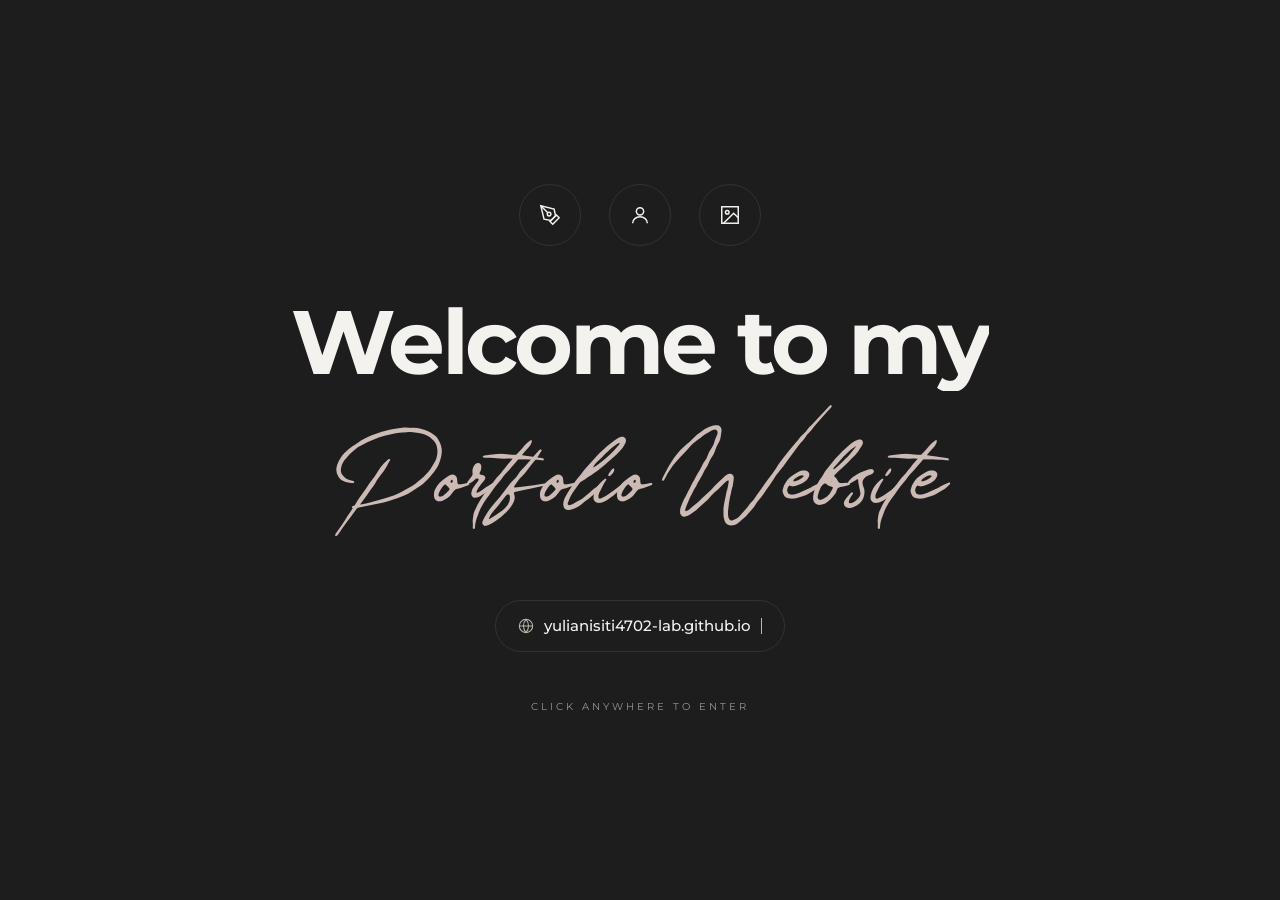
==== commit ebdab23a: "Add files via upload" ====
--- a/index.html
+++ b/index.html
@@ -4,6 +4,9 @@
 <meta charset="utf-8">
 <meta name="viewport" content="width=device-width, initial-scale=1">
 <title>Yuliani Siti Ruswana | Portfolio</title>
+<link rel="icon" href="favicon.ico" sizes="any">
+<link rel="icon" type="image/png" href="assets/favicon.png">
+<link rel="apple-touch-icon" href="assets/apple-touch-icon.png">
 <meta name="description" content="Portfolio of Yuliani Siti Ruswana, a graphic designer and illustrator based in Bandung, Indonesia.">
 <script>document.documentElement.dataset.theme="dark";try{var t=localStorage.getItem("yuli-theme");if(t==="light")document.documentElement.dataset.theme="light"}catch(e){}</script>
 <link rel="stylesheet" href="assets/style.css">
--- a/assets/style.css
+++ b/assets/style.css
@@ -706,15 +706,15 @@
 .pf-stage{--gx:50%;position:relative;width:100%;height:min(62vh,640px);min-height:340px}
 .pf-word{position:absolute;line-height:.8;white-space:nowrap;will-change:transform;pointer-events:none}
 .pf-word span{display:inline-block;background:var(--grad);background-size:260% 100%;background-position:var(--gx) 50%;-webkit-background-clip:text;background-clip:text;color:transparent;-webkit-text-fill-color:transparent;opacity:0;transition:opacity 1.2s var(--ease),transform 1.4s var(--ease)}
-.pf-port{right:-1vw;top:2%;font-size:clamp(120px,24vw,400px);font-weight:300;letter-spacing:-.06em}
-.pf-port span{transform:translateX(18%)}
-.pf-folio{left:-2vw;bottom:-6%;font-family:var(--script);font-size:clamp(150px,29vw,500px);padding:0 .2em .1em}
-.pf-folio span{padding:.05em .25em .12em;transform:translateX(-18%)}
+.pf-port{left:-1vw;top:0;font-size:clamp(120px,24vw,400px);font-weight:300;letter-spacing:-.06em}
+.pf-port span{transform:translateX(-18%)}
+.pf-folio{right:-2vw;bottom:10%;font-family:var(--script);font-size:clamp(150px,29vw,500px);padding:0 .2em .1em}
+.pf-folio span{padding:.05em .25em .12em;transform:translateX(18%)}
 .panel.active .pf-word span,.pf-hero.active .pf-word span{opacity:1;transform:none}
 .pf-meta{position:absolute;display:flex;flex-direction:column;font-size:12px;line-height:1.5;color:var(--d-text2);opacity:0;transition:opacity 1s .6s}
 .pf-meta em{font-style:italic;color:var(--d-mute)}
-.pf-m1{left:54%;top:56%}
-.pf-m2{left:76%;top:56%}
+.pf-m1{left:52%;bottom:0}
+.pf-m2{left:76%;bottom:0}
 .pf-hero.active .pf-meta{opacity:1}
 .pf-bottom{position:relative;z-index:2;display:flex;justify-content:space-between;align-items:flex-end;gap:30px;flex-wrap:wrap;margin-top:24px;width:100%}
 .pf-role{font-size:12px;font-weight:600;letter-spacing:.24em;text-transform:uppercase;color:var(--d-text2);display:flex;align-items:center;gap:12px;flex-wrap:wrap}
@@ -724,8 +724,8 @@
 @media (max-width:760px){
   .pf-hero{padding:90px 0 40px}
   .pf-stage{height:44vh;min-height:280px}
-  .pf-port{top:0;right:-5vw;font-size:38vw}
-  .pf-folio{bottom:0;left:-4vw;font-size:46vw}
+  .pf-port{top:0;left:-3vw;font-size:38vw}
+  .pf-folio{bottom:0;right:-4vw;font-size:46vw}
   .pf-meta{display:none}
   .pf-hero~.scroll-hint,.pf-hero .scroll-hint{display:none}
 }
@@ -856,15 +856,18 @@
 /* ===== PROJECT: galeri kipas 3D ===== */
 .fan{outline:none;margin-top:10px}
 .fan-stage{position:relative;height:clamp(300px,42vw,520px);perspective:1600px;display:flex;align-items:center;justify-content:center;touch-action:pan-y;user-select:none}
-.fan-card{position:absolute;margin:0;width:clamp(220px,32vw,440px);border-radius:18px;overflow:hidden;background:var(--media-bg);box-shadow:0 30px 60px rgba(0,0,0,.25);transition:transform .7s var(--ease),opacity .5s,box-shadow .5s;cursor:pointer;transform-style:preserve-3d}
+.fan-card{position:absolute;margin:0;height:auto;width:auto;border-radius:18px;overflow:hidden;background:var(--media-bg);box-shadow:0 30px 60px rgba(0,0,0,.25);transition:transform .7s var(--ease),opacity .5s,box-shadow .5s;cursor:pointer;transform-style:preserve-3d}
 .fan-card.on{box-shadow:0 40px 80px rgba(0,0,0,.35)}
-.fan-card .media img{width:100%;height:auto;-webkit-user-drag:none}
+.fan-card.cut,.fan-card.cut .media{background:none;box-shadow:none;border-radius:0;overflow:visible}
+.fan-card.cut .media img{filter:drop-shadow(0 24px 30px rgba(0,0,0,.28))}
+.fan-card.cut:not(.on) .media img{filter:drop-shadow(0 24px 30px rgba(0,0,0,.28)) grayscale(.35) brightness(.9)}
+.fan-card .media img{display:block;height:clamp(285px,40vw,500px);width:auto;max-width:none;-webkit-user-drag:none}
 .fan-card:not(.on) .media img{filter:grayscale(.35) brightness(.9);transition:filter .5s}
 .fan-ctrl{display:flex;align-items:center;justify-content:center;gap:26px;margin-top:30px}
 .fan-info{min-width:200px;text-align:center}
 .fan-cap{display:block;font-size:12px;letter-spacing:.16em;text-transform:uppercase;font-weight:600}
 .fan-count{font-size:11px;letter-spacing:.2em;color:var(--gray)}
-@media (max-width:640px){.fan-stage{height:270px}.fan-ctrl{margin-top:18px}}
+@media (max-width:640px){.fan-stage{height:270px}.fan-card .media img{height:256px}.fan-ctrl{margin-top:18px}}
 .st-card .ph{background:repeating-linear-gradient(135deg,var(--d-card) 0 22px,var(--d-card) 22px 44px);color:var(--d-mute)}
 
 /* =========================================================
@@ -923,3 +926,8 @@
 html[data-theme="light"] .vol-item h4,html[data-theme="light"] .vol-item p{color:var(--body)}
 html[data-theme="light"] .menu nav a{color:var(--gray)}
 html[data-theme="light"] .menu-backdrop{background:rgba(29,29,29,.25)}
+/* panah galeri kipas tidak bergeser walau judul foto panjang/pendek */
+.fan-ctrl{display:grid;grid-template-columns:auto minmax(0,320px) auto;justify-content:center}
+.fan-info{width:320px;max-width:100%;min-width:0}
+.fan-cap{white-space:nowrap;overflow:hidden;text-overflow:ellipsis}
+@media (max-width:640px){.fan-ctrl{grid-template-columns:auto minmax(0,1fr) auto;gap:14px}.fan-info{width:auto}}
